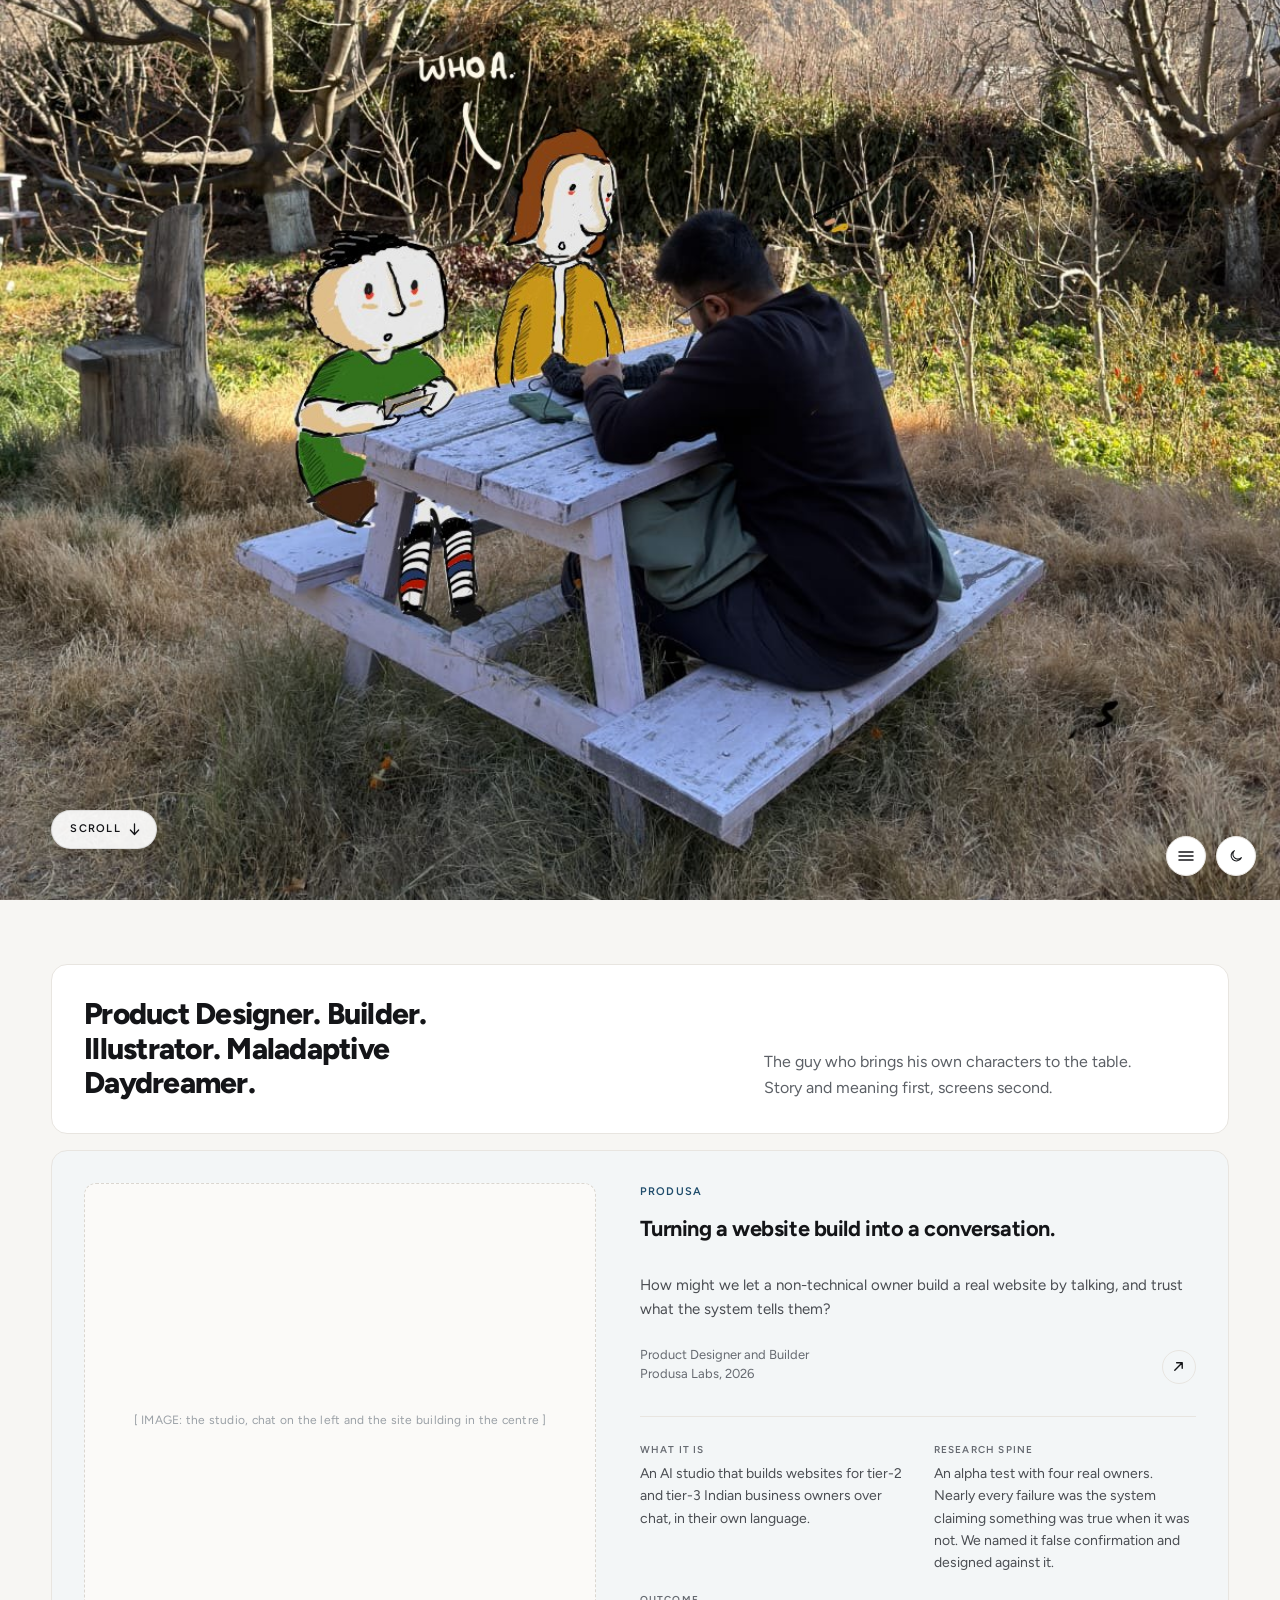
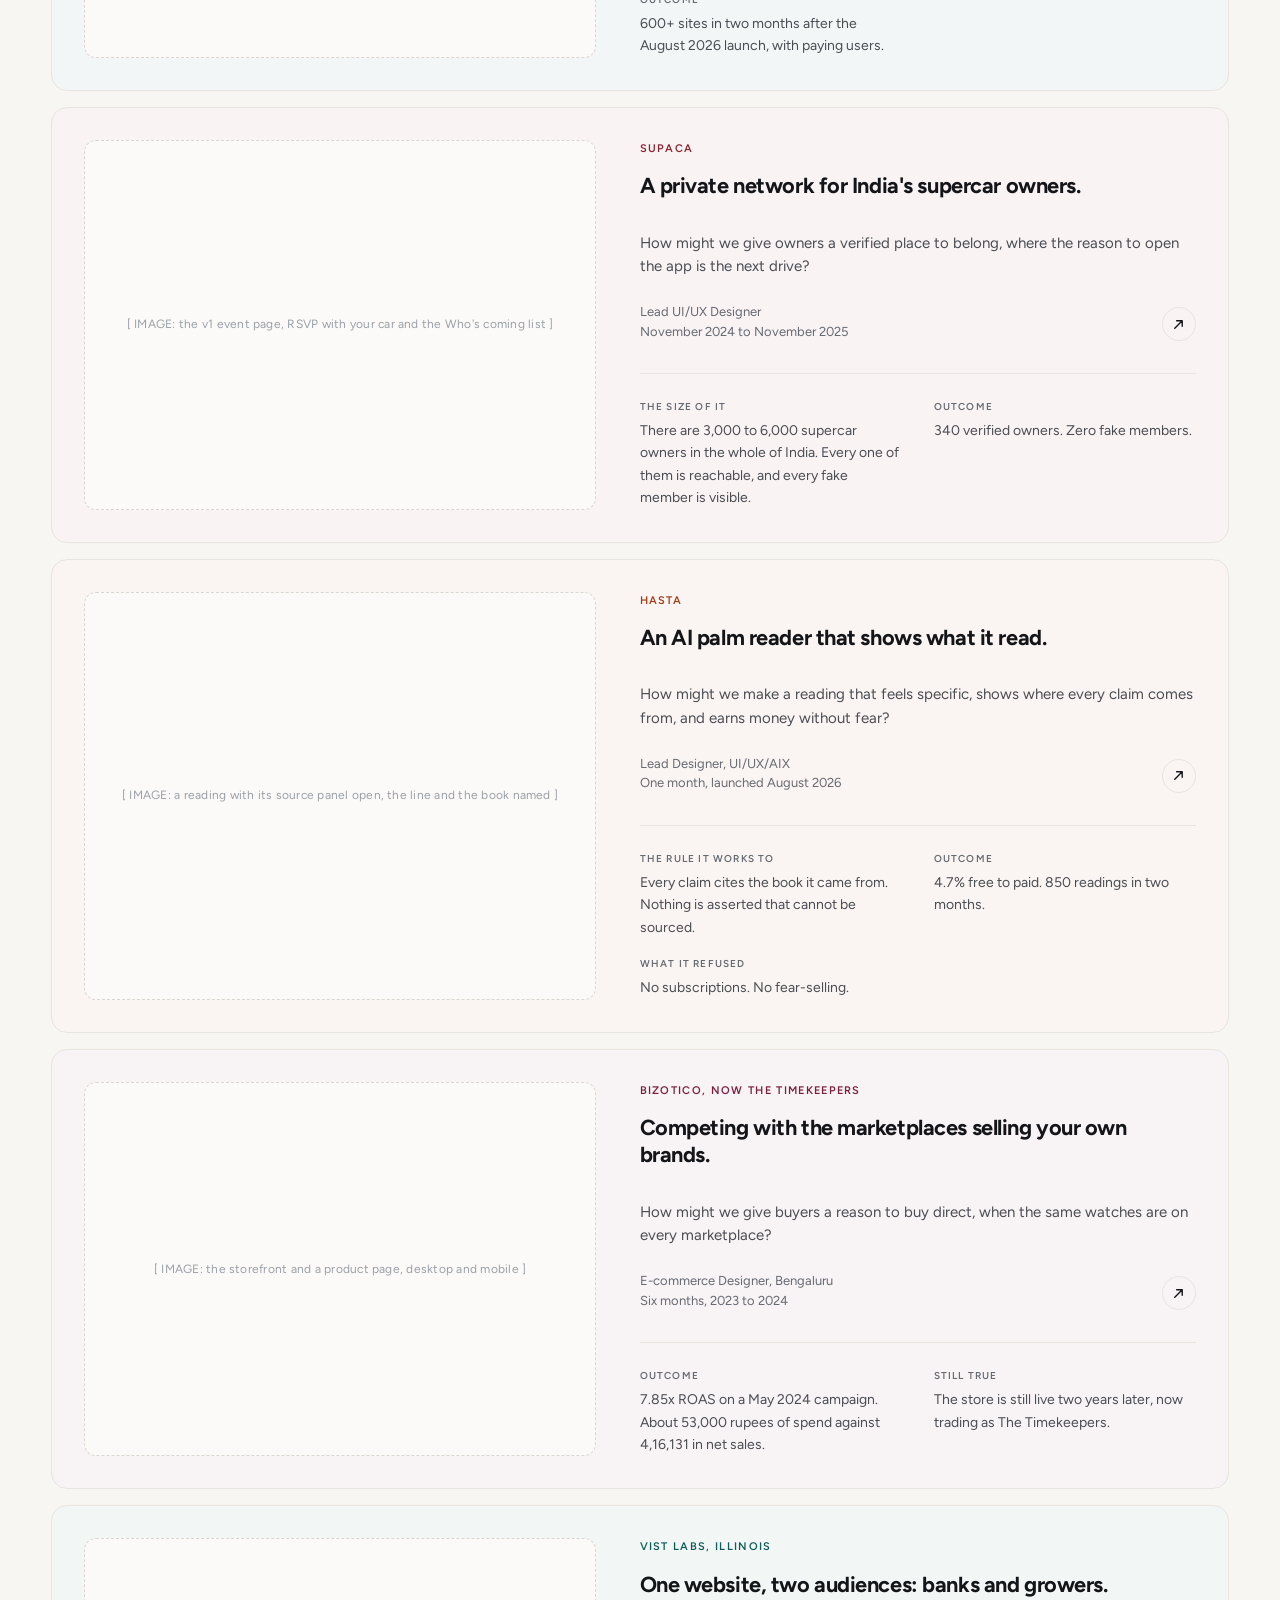
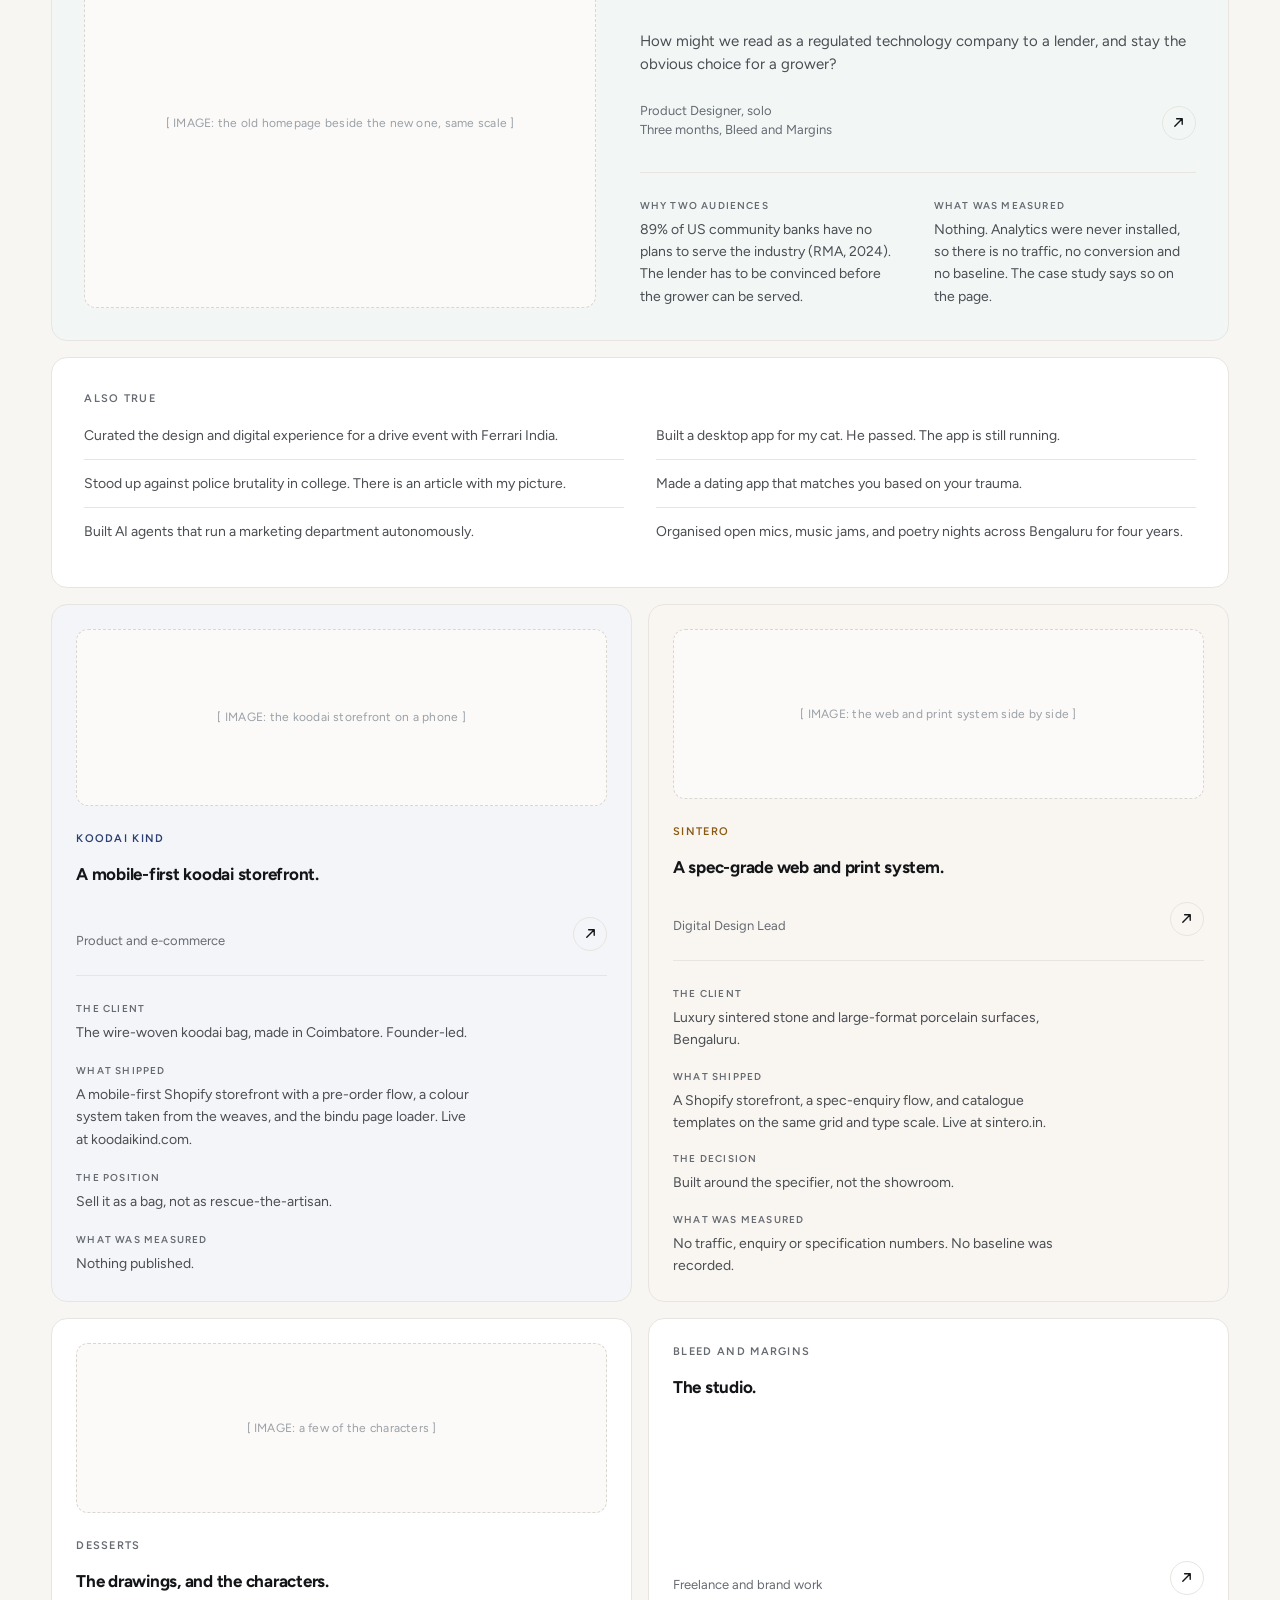
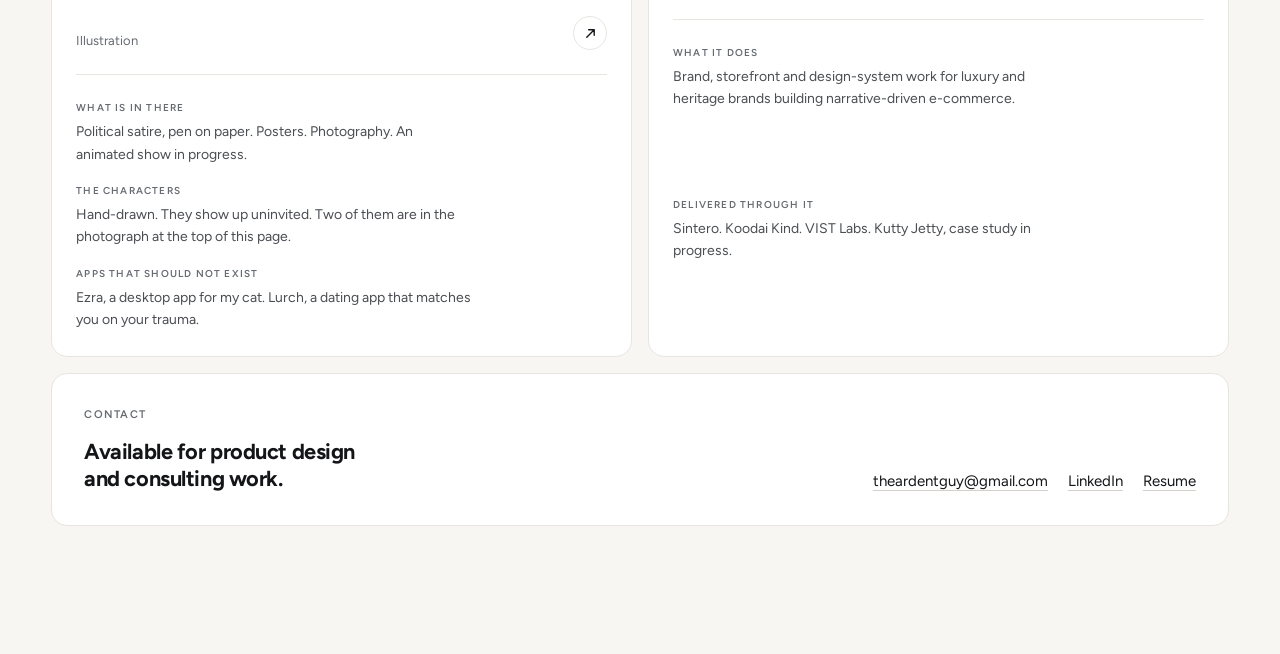
==== explorations/bands/index.html @ 7bc6557d "Freeze the bands version explorations/bands/ is a self-contained copy of the full-row band homepage " ====
<!DOCTYPE html>
<html lang="en" data-theme="light">
<head>
<meta charset="UTF-8">
<meta name="viewport" content="width=device-width, initial-scale=1">
<title>Bands version, frozen snapshot, Rishabh Jain, Product Designer</title>
<meta name="description" content="Rishabh Jain. Product designer, builder and illustrator. Story and meaning first, screens second. Case studies on Produsa, Supaca, Hasta, Bizotico and VIST Labs.">
<link rel="preconnect" href="https://fonts.googleapis.com">
<link rel="preconnect" href="https://fonts.gstatic.com" crossorigin>
<link href="https://fonts.googleapis.com/css2?family=Figtree:wght@400..800&display=swap" rel="stylesheet">
<link rel="preload" as="image" href="./assets/hero.jpg" fetchpriority="high">
<link rel="stylesheet" href="./assets/style.css">
<script>(function(){try{var t=localStorage.getItem("theme");if(t!=="light"&&t!=="dark")t="light";document.documentElement.setAttribute("data-theme",t);}catch(e){}document.documentElement.classList.add("js");})();</script>
</head>
<body>

<!-- No reading-progress bar here. It earns its place on a long case study
     and nowhere else, and a maroon hairline across the photograph breaks
     the rule that this site has exactly two fixed controls. -->

<div class="dock">
  <button class="dock__btn" id="navOpen" type="button" aria-label="Open menu" aria-expanded="false" aria-controls="navsheet">
    <svg viewBox="0 0 16 16" aria-hidden="true"><path d="M1 4h14M1 8h14M1 12h14" fill="none" stroke="currentColor" stroke-width="1.5" stroke-linecap="round"/></svg>
  </button>
  <button class="dock__btn theme-toggle" type="button" aria-label="Toggle dark mode"></button>
</div>

<div class="navsheet" id="navsheet" role="dialog" aria-modal="true" aria-label="Menu">
  <button class="navsheet__close" id="navClose" type="button" aria-label="Close menu">
    <svg viewBox="0 0 16 16" aria-hidden="true" style="width:14px;height:14px"><path d="M3 3l10 10M13 3L3 13" fill="none" stroke="currentColor" stroke-width="1.5" stroke-linecap="round"/></svg>
  </button>
  <ul class="navsheet__list">
    <li><a href="/#work">Work</a></li>
    <li><a href="/desserts.html">Desserts</a></li>
    <li><a href="/studio.html">Studio</a></li>
    <li><a href="/#contact">Contact</a></li>
    <li><a href="YOUR_DRIVE_LINK_HERE" target="_blank" rel="noopener">Resume</a></li>
  </ul>
</div>

<!-- THE CURTAIN.
     One screen, one photograph, nothing else. The photograph is the tagline
     made literal, so it is allowed to say the whole thing on its own.
     .curtain is the scroll runway and stays in flow at 100svh. Its frame is
     static by default, which is what no-JS and reduced-motion get: a plain
     full screen you scroll past. main.js promotes the frame to fixed and
     lifts it at 1.4x scroll speed, so the sheet leaves faster than the grid
     arrives and the grid rises into the gap underneath. -->
<div class="curtain" id="curtain">
  <div class="curtain__frame">
    <img class="curtain__img" src="./assets/hero.jpg" width="1200" height="1600" fetchpriority="high"
         alt="Rishabh sits with his back to the camera at a weathered white picnic table in the Himalayas, bare winter trees and a snow ridge behind him. Two of his own drawn characters are sitting at the table with him, one in a green jumper holding a book and striped socks, one in a mustard jacket, and the word WHOA. is written in the air above them.">
    <p class="curtain__cue" aria-hidden="true">
      <span>Scroll</span>
      <svg viewBox="0 0 12 14"><path d="M6 1v11M1.5 7.5 6 12.5l4.5-5" fill="none" stroke="currentColor" stroke-width="1.4" stroke-linecap="round" stroke-linejoin="round"/></svg>
    </p>
  </div>
</div>

<main>
  <div class="homewrap homewrap--curtained" id="work">

    <!-- THE BANDS.
         The 204px row unit survives, but the mosaic is now band-partitioned:
         every tile belongs to exactly one horizontal band, and no tile
         straddles two. That is what makes row-expansion possible without a
         single pixel of reflow. An expanded tile covers exactly its own band,
         so the document height never changes and nothing above or below it
         can move. Band heights alternate 1 row (204) and 2 rows (424).
         DOM order is the reading order, so tab order and the mobile stack
         are both right. -->
    <div class="bento bento--home" id="bands">

      <section class="tile tile--plain a-intro" aria-label="Introduction">
        <div class="tile__in">
          <div class="tile__lead intro">
            <h1 class="intro__lead">Product Designer. Builder. Illustrator. Maladaptive Daydreamer.</h1>
            <p class="intro__sub">The guy who brings his own characters to the table. Story and meaning first, screens second.</p>
          </div>
        </div>
      </section>

      <a class="tile tile--band a-produsa" href="/produsa.html" style="--tile-acc: var(--acc-produsa);">
        <div class="tile__in">
          <div class="tile__media"><div class="slot">[ IMAGE: the studio, chat on the left and the site building in the centre ]</div></div>
          <div class="tile__lead">
            <p class="tile__eyebrow">Produsa</p>
            <h2 class="tile__title">Turning a website build into a conversation.</h2>
            <p class="tile__hmw">How might we let a non-technical owner build a real website by talking, and trust what the system tells them?</p>
            <div class="tile__foot">
              <p class="tile__role">Product Designer and Builder<br>Produsa Labs, 2026</p>
              <span class="tile__arrow" aria-hidden="true"><svg viewBox="0 0 14 14"><path d="M3 11 L11 3 M5 3 H11 V9" fill="none" stroke="currentColor" stroke-width="1.5" stroke-linecap="round" stroke-linejoin="round"/></svg></span>
            </div>
          </div>
          <div class="tile__more">
            <div class="fact">
              <p class="fact__k">What it is</p>
              <p class="fact__v">An AI studio that builds websites for tier-2 and tier-3 Indian business owners over chat, in their own language.</p>
            </div>
            <div class="fact">
              <p class="fact__k">Research spine</p>
              <p class="fact__v">An alpha test with four real owners. Nearly every failure was the system claiming something was true when it was not. We named it false confirmation and designed against it.</p>
            </div>
            <div class="fact fact--lead">
              <p class="fact__k">Outcome</p>
              <p class="fact__v">600+ sites in two months after the August 2026 launch, with paying users.</p>
            </div>
          </div>
        </div>
      </a>

      <a class="tile tile--band a-supaca" href="/supaca.html" style="--tile-acc: var(--acc-supaca);">
        <div class="tile__in">
          <div class="tile__media"><div class="slot">[ IMAGE: the v1 event page, RSVP with your car and the Who's coming list ]</div></div>
          <div class="tile__lead">
            <p class="tile__eyebrow">Supaca</p>
            <h2 class="tile__title">A private network for India's supercar owners.</h2>
            <p class="tile__hmw">How might we give owners a verified place to belong, where the reason to open the app is the next drive?</p>
            <div class="tile__foot">
              <p class="tile__role">Lead UI/UX Designer<br>November 2024 to November 2025</p>
              <span class="tile__arrow" aria-hidden="true"><svg viewBox="0 0 14 14"><path d="M3 11 L11 3 M5 3 H11 V9" fill="none" stroke="currentColor" stroke-width="1.5" stroke-linecap="round" stroke-linejoin="round"/></svg></span>
            </div>
          </div>
          <div class="tile__more">
            <div class="fact">
              <p class="fact__k">The size of it</p>
              <p class="fact__v">There are 3,000 to 6,000 supercar owners in the whole of India. Every one of them is reachable, and every fake member is visible.</p>
            </div>
            <div class="fact fact--lead">
              <p class="fact__k">Outcome</p>
              <p class="fact__v">340 verified owners. Zero fake members.</p>
            </div>
          </div>
        </div>
      </a>

      <a class="tile tile--band a-hasta" href="/hasta.html" style="--tile-acc: var(--acc-hasta);">
        <div class="tile__in">
          <div class="tile__media"><div class="slot">[ IMAGE: a reading with its source panel open, the line and the book named ]</div></div>
          <div class="tile__lead">
            <p class="tile__eyebrow">Hasta</p>
            <h2 class="tile__title">An AI palm reader that shows what it read.</h2>
            <p class="tile__hmw">How might we make a reading that feels specific, shows where every claim comes from, and earns money without fear?</p>
            <div class="tile__foot">
              <p class="tile__role">Lead Designer, UI/UX/AIX<br>One month, launched August 2026</p>
              <span class="tile__arrow" aria-hidden="true"><svg viewBox="0 0 14 14"><path d="M3 11 L11 3 M5 3 H11 V9" fill="none" stroke="currentColor" stroke-width="1.5" stroke-linecap="round" stroke-linejoin="round"/></svg></span>
            </div>
          </div>
          <div class="tile__more">
            <div class="fact">
              <p class="fact__k">The rule it works to</p>
              <p class="fact__v">Every claim cites the book it came from. Nothing is asserted that cannot be sourced.</p>
            </div>
            <div class="fact fact--lead">
              <p class="fact__k">Outcome</p>
              <p class="fact__v">4.7% free to paid. 850 readings in two months.</p>
            </div>
            <div class="fact">
              <p class="fact__k">What it refused</p>
              <p class="fact__v">No subscriptions. No fear-selling.</p>
            </div>
          </div>
        </div>
      </a>

      <a class="tile tile--band a-bizotico" href="/bizotico.html" style="--tile-acc: var(--acc-bizotico);">
        <div class="tile__in">
          <div class="tile__media"><div class="slot">[ IMAGE: the storefront and a product page, desktop and mobile ]</div></div>
          <div class="tile__lead">
            <p class="tile__eyebrow">Bizotico, now The Timekeepers</p>
            <h2 class="tile__title">Competing with the marketplaces selling your own brands.</h2>
            <p class="tile__hmw">How might we give buyers a reason to buy direct, when the same watches are on every marketplace?</p>
            <div class="tile__foot">
              <p class="tile__role">E-commerce Designer, Bengaluru<br>Six months, 2023 to 2024</p>
              <span class="tile__arrow" aria-hidden="true"><svg viewBox="0 0 14 14"><path d="M3 11 L11 3 M5 3 H11 V9" fill="none" stroke="currentColor" stroke-width="1.5" stroke-linecap="round" stroke-linejoin="round"/></svg></span>
            </div>
          </div>
          <div class="tile__more">
            <div class="fact fact--lead">
              <p class="fact__k">Outcome</p>
              <p class="fact__v">7.85x ROAS on a May 2024 campaign. About 53,000 rupees of spend against 4,16,131 in net sales.</p>
            </div>
            <div class="fact">
              <p class="fact__k">Still true</p>
              <p class="fact__v">The store is still live two years later, now trading as The Timekeepers.</p>
            </div>
          </div>
        </div>
      </a>

      <a class="tile tile--band a-vistlabs" href="/vistlabs.html" style="--tile-acc: var(--acc-vistlabs);">
        <div class="tile__in">
          <div class="tile__media"><div class="slot">[ IMAGE: the old homepage beside the new one, same scale ]</div></div>
          <div class="tile__lead">
            <p class="tile__eyebrow">VIST Labs, Illinois</p>
            <h2 class="tile__title">One website, two audiences: banks and growers.</h2>
            <p class="tile__hmw">How might we read as a regulated technology company to a lender, and stay the obvious choice for a grower?</p>
            <div class="tile__foot">
              <p class="tile__role">Product Designer, solo<br>Three months, Bleed and Margins</p>
              <span class="tile__arrow" aria-hidden="true"><svg viewBox="0 0 14 14"><path d="M3 11 L11 3 M5 3 H11 V9" fill="none" stroke="currentColor" stroke-width="1.5" stroke-linecap="round" stroke-linejoin="round"/></svg></span>
            </div>
          </div>
          <!-- This is the one project with nothing measured. The expanded
               state has to say that outright, because a panel of facts is
               exactly where a reader starts assuming a number exists. -->
          <div class="tile__more">
            <div class="fact">
              <p class="fact__k">Why two audiences</p>
              <p class="fact__v">89% of US community banks have no plans to serve the industry (RMA, 2024). The lender has to be convinced before the grower can be served.</p>
            </div>
            <div class="fact fact--lead">
              <p class="fact__k">What was measured</p>
              <p class="fact__v">Nothing. Analytics were never installed, so there is no traffic, no conversion and no baseline. The case study says so on the page.</p>
            </div>
          </div>
        </div>
      </a>

      <!-- Six lines that used to sit behind six photographs that do not
           exist. No link and no accent wash, so it cannot be mistaken for
           a case study, and it does not expand. -->
      <section class="tile tile--plain a-notes" aria-label="Also true">
        <div class="tile__in">
          <div class="tile__lead">
            <p class="tile__eyebrow">Also true</p>
            <div class="notes__grid">
              <p class="notes__item">Curated the design and digital experience for a drive event with Ferrari India.</p>
              <p class="notes__item">Built a desktop app for my cat. He passed. The app is still running.</p>
              <p class="notes__item">Stood up against police brutality in college. There is an article with my picture.</p>
              <p class="notes__item">Made a dating app that matches you based on your trauma.</p>
              <p class="notes__item">Built AI agents that run a marketing department autonomously.</p>
              <p class="notes__item">Organised open mics, music jams, and poetry nights across Bengaluru for four years.</p>
            </div>
          </div>
        </div>
      </section>

      <a class="tile tile--pair tile--sm a-koodai" href="/koodaikind.html" style="--tile-acc: var(--acc-koodaikind);">
        <div class="tile__in">
          <div class="tile__media"><div class="slot">[ IMAGE: the koodai storefront on a phone ]</div></div>
          <div class="tile__lead">
            <p class="tile__eyebrow">Koodai Kind</p>
            <h2 class="tile__title">A mobile-first koodai storefront.</h2>
            <div class="tile__foot">
              <p class="tile__role">Product and e-commerce</p>
              <span class="tile__arrow" aria-hidden="true"><svg viewBox="0 0 14 14"><path d="M3 11 L11 3 M5 3 H11 V9" fill="none" stroke="currentColor" stroke-width="1.5" stroke-linecap="round" stroke-linejoin="round"/></svg></span>
            </div>
          </div>
          <div class="tile__more">
            <div class="fact">
              <p class="fact__k">The client</p>
              <p class="fact__v">The wire-woven koodai bag, made in Coimbatore. Founder-led.</p>
            </div>
            <div class="fact">
              <p class="fact__k">What shipped</p>
              <p class="fact__v">A mobile-first Shopify storefront with a pre-order flow, a colour system taken from the weaves, and the bindu page loader. Live at koodaikind.com.</p>
            </div>
            <div class="fact">
              <p class="fact__k">The position</p>
              <p class="fact__v">Sell it as a bag, not as rescue-the-artisan.</p>
            </div>
            <div class="fact fact--lead">
              <p class="fact__k">What was measured</p>
              <p class="fact__v">Nothing published.</p>
            </div>
          </div>
        </div>
      </a>

      <a class="tile tile--pair tile--sm a-sintero" href="/sintero.html" style="--tile-acc: var(--acc-sintero);">
        <div class="tile__in">
          <div class="tile__media"><div class="slot">[ IMAGE: the web and print system side by side ]</div></div>
          <div class="tile__lead">
            <p class="tile__eyebrow">Sintero</p>
            <h2 class="tile__title">A spec-grade web and print system.</h2>
            <div class="tile__foot">
              <p class="tile__role">Digital Design Lead</p>
              <span class="tile__arrow" aria-hidden="true"><svg viewBox="0 0 14 14"><path d="M3 11 L11 3 M5 3 H11 V9" fill="none" stroke="currentColor" stroke-width="1.5" stroke-linecap="round" stroke-linejoin="round"/></svg></span>
            </div>
          </div>
          <div class="tile__more">
            <div class="fact">
              <p class="fact__k">The client</p>
              <p class="fact__v">Luxury sintered stone and large-format porcelain surfaces, Bengaluru.</p>
            </div>
            <div class="fact">
              <p class="fact__k">What shipped</p>
              <p class="fact__v">A Shopify storefront, a spec-enquiry flow, and catalogue templates on the same grid and type scale. Live at sintero.in.</p>
            </div>
            <div class="fact">
              <p class="fact__k">The decision</p>
              <p class="fact__v">Built around the specifier, not the showroom.</p>
            </div>
            <div class="fact fact--lead">
              <p class="fact__k">What was measured</p>
              <p class="fact__v">No traffic, enquiry or specification numbers. No baseline was recorded.</p>
            </div>
          </div>
        </div>
      </a>

      <a class="tile tile--pair tile--sm tile--plain a-desserts" href="/desserts.html">
        <div class="tile__in">
          <div class="tile__media"><div class="slot">[ IMAGE: a few of the characters ]</div></div>
          <div class="tile__lead">
            <p class="tile__eyebrow">Desserts</p>
            <h2 class="tile__title">The drawings, and the characters.</h2>
            <div class="tile__foot">
              <p class="tile__role">Illustration</p>
              <span class="tile__arrow" aria-hidden="true"><svg viewBox="0 0 14 14"><path d="M3 11 L11 3 M5 3 H11 V9" fill="none" stroke="currentColor" stroke-width="1.5" stroke-linecap="round" stroke-linejoin="round"/></svg></span>
            </div>
          </div>
          <div class="tile__more">
            <div class="fact">
              <p class="fact__k">What is in there</p>
              <p class="fact__v">Political satire, pen on paper. Posters. Photography. An animated show in progress.</p>
            </div>
            <div class="fact">
              <p class="fact__k">The characters</p>
              <p class="fact__v">Hand-drawn. They show up uninvited. Two of them are in the photograph at the top of this page.</p>
            </div>
            <div class="fact">
              <p class="fact__k">Apps that should not exist</p>
              <p class="fact__v">Ezra, a desktop app for my cat. Lurch, a dating app that matches you on your trauma.</p>
            </div>
          </div>
        </div>
      </a>

      <a class="tile tile--pair tile--sm tile--plain a-studio" href="/studio.html">
        <div class="tile__in">
          <div class="tile__lead">
            <p class="tile__eyebrow">Bleed and Margins</p>
            <h2 class="tile__title">The studio.</h2>
            <div class="tile__foot">
              <p class="tile__role">Freelance and brand work</p>
              <span class="tile__arrow" aria-hidden="true"><svg viewBox="0 0 14 14"><path d="M3 11 L11 3 M5 3 H11 V9" fill="none" stroke="currentColor" stroke-width="1.5" stroke-linecap="round" stroke-linejoin="round"/></svg></span>
            </div>
          </div>
          <div class="tile__more">
            <div class="fact">
              <p class="fact__k">What it does</p>
              <p class="fact__v">Brand, storefront and design-system work for luxury and heritage brands building narrative-driven e-commerce.</p>
            </div>
            <div class="fact">
              <p class="fact__k">Delivered through it</p>
              <p class="fact__v">Sintero. Koodai Kind. VIST Labs. Kutty Jetty, case study in progress.</p>
            </div>
          </div>
        </div>
      </a>

      <!-- TESTIMONIAL: removed, not forgotten. Three quotes have sat
           unpermitted for a month. A full-width band announcing that is
           worse than silence: nobody notices an absent testimonial, and
           everybody notices a placeholder. Restore this band the day a name
           and a permission exist, as a 1-row band above contact. -->

      <section class="tile tile--plain a-contact" id="contact" aria-label="Contact">
        <div class="tile__in">
          <div class="tile__lead contact">
            <div>
              <p class="tile__eyebrow">Contact</p>
              <h2 class="tile__title">Available for product design and consulting work.</h2>
            </div>
            <p class="tile__role contact__links">
              <a href="mailto:theardentguy@gmail.com">theardentguy@gmail.com</a>
              <a href="YOUR_LINKEDIN_URL" target="_blank" rel="noopener">LinkedIn</a>
              <a href="YOUR_DRIVE_LINK_HERE" target="_blank" rel="noopener">Resume</a>
            </p>
          </div>
        </div>
      </section>

    </div>
  </div>
</main>

<script src="./assets/main.js"></script>
</body>
</html>
---- explorations/bands/assets/style.css ----
/* ==========================================================================
   Rishabh Jain, portfolio
   Vanilla CSS. Shared across every page so spacing and type stay identical.
   ========================================================================== */

:root {
  --margin: 10vw;
  --gap-section: 140px;
  --entry-gap: 56px;

  /* Light theme (default). Every colour is a token so the dark block below
     only has to restate values, never hunt through rules. */
  --c-label: #888888;
  --c-body: #444444;
  --c-body-soft: #555555;
  --c-heading: #111111;
  --c-value: #333333;
  --c-statement: #222222;
  --c-rule: #D8D0C4;
  --c-bg: #F5F0E8;
  --c-ghost: #E8E4DC;
  --c-accent: #111111;
  --c-accent-deep: #7A2E35;
  --c-slot-border: #BBBBBB;
  --c-slot-bg: rgba(255, 255, 255, 0.3);
  --c-slot-text: #AAAAAA;
  --c-card: rgba(255, 255, 255, 0.5);
  --c-card-solid: rgba(245, 240, 232, 0.92);
  --c-pill-border: #CCCCCC;
  --c-pill-text: #666666;
  --c-selection: rgba(17, 17, 17, 0.14);
  --hero-scrim: rgba(0, 0, 0, 0.15);
  --grain-opacity: 0.55;

  --font-display: "Outfit", "Trebuchet MS", sans-serif;
  --font-serif: "Instrument Serif", Georgia, "Times New Roman", serif;
  --font-body: "DM Sans", "Segoe UI", sans-serif;
  --font-hand: "Caveat", "Bradley Hand", cursive;

  --nav-w: 160px;
  --ease: cubic-bezier(0.22, 1, 0.36, 1);
}

/* Dark theme. Warm paper at night, never a cold black. */
:root[data-theme="dark"] {
  --c-label: #8A8175;
  --c-body: #B4AB9C;
  --c-body-soft: #A79E8E;
  --c-heading: #F2ECE0;
  --c-value: #D6CDBC;
  --c-statement: #E7E0D2;
  --c-rule: #39332B;
  --c-bg: #17130E;
  --c-ghost: #241F18;
  --c-accent: #F2ECE0;
  --c-accent-deep: #D98FA0;
  --c-slot-border: #4B4238;
  --c-slot-bg: rgba(255, 255, 255, 0.035);
  --c-slot-text: #7C7364;
  --c-card: rgba(255, 255, 255, 0.045);
  --c-card-solid: rgba(23, 19, 14, 0.92);
  --c-pill-border: #4B4238;
  --c-pill-text: #9A9080;
  --c-selection: rgba(255, 255, 255, 0.16);
  --hero-scrim: rgba(0, 0, 0, 0.15);
  --grain-opacity: 0.4;
}

/* No-JS fallback: honour the OS setting when the head script did not run. */
@media (prefers-color-scheme: dark) {
  :root:not([data-theme="light"]):not([data-theme="dark"]) {
    --c-label: #8A8175;
    --c-body: #B4AB9C;
    --c-body-soft: #A79E8E;
    --c-heading: #F2ECE0;
    --c-value: #D6CDBC;
    --c-statement: #E7E0D2;
    --c-rule: #39332B;
    --c-bg: #17130E;
    --c-ghost: #241F18;
    --c-accent: #F2ECE0;
    --c-accent-deep: #D98FA0;
    --c-slot-border: #4B4238;
    --c-slot-bg: rgba(255, 255, 255, 0.035);
    --c-slot-text: #7C7364;
    --c-card: rgba(255, 255, 255, 0.045);
    --c-card-solid: rgba(23, 19, 14, 0.92);
    --c-pill-border: #4B4238;
    --c-pill-text: #9A9080;
    --c-selection: rgba(255, 255, 255, 0.16);
    --hero-scrim: rgba(0, 0, 0, 0.15);
    --grain-opacity: 0.4;
  }
}

html { color-scheme: light dark; }

@media (max-width: 768px) {
  :root {
    --margin: 6vw;
    --gap-section: 80px;
    --entry-gap: 40px;
  }
}

/* --------------------------------------------------------------------------
   Reset and base
   -------------------------------------------------------------------------- */

*,
*::before,
*::after { box-sizing: border-box; }

html { -webkit-text-size-adjust: 100%; }

body {
  margin: 0;
  font-family: var(--font-body);
  font-size: 14px;
  line-height: 1.7;
  color: var(--c-body);
  min-height: 100vh;
  background-color: var(--c-bg);
  /* Large, slow, seamless mottle: the paper's own colour is uneven, like a
     handmade sheet. soft-light keeps the hue of --c-bg, only drifts luminance
     a few percent. Never grey, never dirty. */
  background-image: url("data:image/svg+xml,%3Csvg xmlns='http://www.w3.org/2000/svg' width='600' height='600'%3E%3Cfilter id='m'%3E%3CfeTurbulence type='fractalNoise' baseFrequency='0.009' numOctaves='2' stitchTiles='stitch' seed='11'/%3E%3CfeColorMatrix type='matrix' values='0.13 0 0 0 0.435 0.13 0 0 0 0.435 0.13 0 0 0 0.435 0 0 0 0 1'/%3E%3C/filter%3E%3Crect width='600' height='600' filter='url(%23m)'/%3E%3C/svg%3E");
  background-repeat: repeat;
  background-size: 600px 600px;
  background-blend-mode: soft-light;
  -webkit-font-smoothing: antialiased;
  text-rendering: optimizeLegibility;
}

/* The mottle is tuned for the light sheet. On the near-black ground it turns
   blotchy, so drop it in dark and let the flat warm colour plus the grain
   overlay carry the paper feel. */
:root[data-theme="dark"] body { background-image: none; }

@media (prefers-color-scheme: dark) {
  :root:not([data-theme="light"]):not([data-theme="dark"]) body { background-image: none; }
}

/* Global paper grain. One material across the dark hero, the cards and the
   ground so nothing reads flat or "AI-clean". Monochrome noise on soft-light
   modulates light only, so it adds tooth without adding colour or dirt.
   STRENGTH KNOB: opacity. 0.35 = barely there, 0.55 = default, 0.8 = strong. */
body::after {
  content: "";
  position: fixed;
  inset: 0;
  z-index: 9999;
  pointer-events: none;
  opacity: var(--grain-opacity);
  mix-blend-mode: soft-light;
  background-image: url("data:image/svg+xml,%3Csvg xmlns='http://www.w3.org/2000/svg' width='140' height='140'%3E%3Cfilter id='g'%3E%3CfeTurbulence type='fractalNoise' baseFrequency='0.8' numOctaves='2' stitchTiles='stitch' seed='4'/%3E%3CfeColorMatrix type='matrix' values='0.5 0 0 0 0.25 0.5 0 0 0 0.25 0.5 0 0 0 0.25 0 0 0 0 1'/%3E%3C/filter%3E%3Crect width='140' height='140' filter='url(%23g)'/%3E%3C/svg%3E");
  background-size: 140px 140px;
}

@media print { body::after { display: none; } }

img { max-width: 100%; display: block; }

a { color: inherit; text-decoration: none; }

h1, h2, h3, h4, p { margin: 0; }

[hidden] { display: none !important; }

::selection { background: var(--c-selection); }

/* --------------------------------------------------------------------------
   Shared type helpers
   -------------------------------------------------------------------------- */

.label {
  font-family: var(--font-body);
  font-size: 11px;
  font-weight: 600;
  text-transform: uppercase;
  letter-spacing: 0.14em;
  color: var(--c-label);
  display: inline-flex;
  align-items: center;
  gap: 10px;
}

.label::before {
  content: "";
  width: 18px;
  height: 1px;
  background: var(--c-accent);
  flex: 0 0 auto;
}

.section-heading {
  font-family: var(--font-display);
  font-weight: 700;
  font-size: clamp(32px, 4.4vw, 50px);
  line-height: 1.1;
  letter-spacing: -0.02em;
  color: var(--c-heading);
  margin-top: 18px;
  max-width: 20ch;
}

.hand { font-family: var(--font-hand); color: var(--c-accent-deep); }
.serif { font-family: var(--font-serif); }

/* The serif-italic accent: one emphasis phrase inside a headline, never a
   whole line. Reused across the hero, section headings, and case studies. */
.hero__h1 em,
.section-heading em,
.cs-hero__title em,
.cs-section__heading em,
.decision__heading em {
  font-family: var(--font-serif);
  font-style: italic;
  font-weight: 400;
  letter-spacing: -0.01em;
  color: var(--c-accent-deep);
}

/* Anchoring: a real number already in the copy, set as a numeral rather
   than buried in body weight. Drop into any sentence, scales relatively. */
em.stat-num {
  font-family: var(--font-serif);
  font-style: italic;
  font-weight: 400;
  font-size: 1.5em;
  line-height: 1;
  letter-spacing: -0.01em;
  color: var(--c-accent-deep);
}

/* --------------------------------------------------------------------------
   Layout shell
   -------------------------------------------------------------------------- */

main { margin-left: var(--nav-w); }

.wrap { padding: 0 var(--margin); }

.section { padding-top: var(--gap-section); }

.section:last-child { padding-bottom: var(--gap-section); }

.rule {
  border: 0;
  border-top: 1px solid var(--c-rule);
  margin: 0;
}

/* --------------------------------------------------------------------------
   Navigation
   -------------------------------------------------------------------------- */

.sidebar {
  position: fixed;
  top: 0;
  left: 0;
  width: var(--nav-w);
  height: 100vh;
  padding: 34px 18px 34px 28px;
  display: flex;
  flex-direction: column;
  gap: 40px;
  z-index: 40;
  /* No texture of its own. The fixed body::after grain overlay sits above the
     sidebar (z 9999) and covers it with the same paper as the rest of the page. */
  background-color: var(--c-bg);
}

/* A circular avatar frame. "R" is the placeholder; drop a photo in later as
   either a background-image on this element or an <img> filling it,
   overflow:hidden clips either one to the circle for free. */
.sidebar__logo {
  width: 40px;
  height: 40px;
  flex: 0 0 auto;
  display: flex;
  align-items: center;
  justify-content: center;
  border-radius: 50%;
  overflow: hidden;
  border: 1px solid var(--c-rule);
  background: var(--c-card);
  font-family: var(--font-display);
  font-weight: 800;
  font-size: 16px;
  color: var(--c-heading);
  line-height: 1;
}

/* Default position. On index.html, alignNavToHero() in main.js measures the
   real rendered position of "Product Designer." and sets margin-top on this
   element precisely, live, on load and on resize - a fixed px guess drifts
   at every viewport height since that line floats to vertical-centre. Other
   pages (no hero to align to) just keep this default. */
.sidebar__nav {
  display: flex;
  flex-direction: column;
  gap: 10px;
}

.sidebar__nav a {
  font-family: var(--font-body);
  font-size: 13px;
  font-weight: 400;
  color: var(--c-label);
  transition: color 0.2s var(--ease);
}

.sidebar__nav a:hover { color: var(--c-heading); }

.sidebar__nav a.is-active { color: var(--c-heading); }

/* Underline-draw on hover, desktop only (the mobile drawer already uses a
   full divider per row, so this stays a desktop micro-interaction). */
@media (min-width: 769px) {
  .sidebar__nav a {
    position: relative;
    width: fit-content;
  }
  .sidebar__nav a::after {
    content: "";
    position: absolute;
    left: 0;
    right: 100%;
    bottom: -3px;
    height: 1px;
    background: var(--c-accent-deep);
    transition: right 0.28s var(--ease);
  }
  .sidebar__nav a:hover::after,
  .sidebar__nav a.is-active::after { right: 0; }
}

/* Hamburger, mobile only */
.sidebar__burger {
  display: none;
  width: 34px;
  height: 34px;
  padding: 0;
  border: 0;
  background: transparent;
  cursor: pointer;
  flex-direction: column;
  align-items: center;
  justify-content: center;
  gap: 6px;
}

.sidebar__burger span {
  display: block;
  width: 20px;
  height: 1.5px;
  background: var(--c-heading);
  transition: transform 0.25s var(--ease), opacity 0.2s ease;
}

.sidebar.is-open .sidebar__burger span:first-child { transform: translateY(3.75px) rotate(45deg); }
.sidebar.is-open .sidebar__burger span:last-child { transform: translateY(-3.75px) rotate(-45deg); }

/* Mobile: no top bar. The sidebar becomes a pass-through fixed layer that
   only carries three floating chips (home, hamburger, theme) and an
   off-canvas drawer that slides in from the right. */
@media (max-width: 768px) {
  main { margin-left: 0; }

  .sidebar {
    position: fixed;
    inset: 0;
    width: auto;
    height: auto;
    padding: 0;
    gap: 0;
    background: transparent;
    border: 0;
    pointer-events: none;
    z-index: 60;
  }

  .sidebar__logo,
  .sidebar__burger,
  .sidebar .theme-toggle {
    pointer-events: auto;
    position: absolute;
    width: 40px;
    height: 40px;
    margin: 0;
    background: var(--c-bg);
    border: 1px solid var(--c-rule);
    border-radius: 999px;
    display: flex;
    align-items: center;
    justify-content: center;
  }

  .sidebar__logo { top: 14px; left: var(--margin); font-size: 16px; z-index: 63; }
  .sidebar .theme-toggle { right: var(--margin); bottom: 16px; z-index: 63; }
  .sidebar__burger { top: 14px; right: var(--margin); z-index: 64; }

  /* scrim behind the drawer */
  .sidebar::before {
    content: "";
    position: fixed;
    inset: 0;
    background: rgba(0, 0, 0, 0.45);
    opacity: 0;
    pointer-events: none;
    transition: opacity 0.3s ease;
    z-index: 61;
  }
  .sidebar.is-open::before { opacity: 1; pointer-events: auto; }

  /* the drawer */
  .sidebar__nav {
    pointer-events: auto;
    position: fixed;
    top: 0;
    right: 0;
    margin-top: 0;
    height: 100vh;
    height: 100dvh;
    width: min(80vw, 320px);
    flex-direction: column;
    gap: 0;
    padding: 92px 28px 32px;
    background: var(--c-bg);
    border-left: 1px solid var(--c-rule);
    transform: translateX(100%);
    transition: transform 0.42s cubic-bezier(0.5, 0, 0.1, 1);
    z-index: 62;
    overflow-y: auto;
  }

  .sidebar.is-open .sidebar__nav { transform: translateX(0); }

  .sidebar__nav a {
    font-size: 17px;
    padding: 15px 0;
    border-bottom: 1px solid var(--c-rule);
    opacity: 0;
    transform: translateX(18px);
    transition: opacity 0.3s ease, transform 0.35s var(--ease);
  }
  .sidebar__nav a:last-child { border-bottom: 0; }

  .sidebar.is-open .sidebar__nav a { opacity: 1; transform: translateX(0); }
  .sidebar.is-open .sidebar__nav a:nth-child(1) { transition-delay: 0.12s; }
  .sidebar.is-open .sidebar__nav a:nth-child(2) { transition-delay: 0.17s; }
  .sidebar.is-open .sidebar__nav a:nth-child(3) { transition-delay: 0.22s; }
  .sidebar.is-open .sidebar__nav a:nth-child(4) { transition-delay: 0.27s; }
  .sidebar.is-open .sidebar__nav a:nth-child(5) { transition-delay: 0.32s; }
  .sidebar.is-open .sidebar__nav a:nth-child(6) { transition-delay: 0.37s; }
}

/* --------------------------------------------------------------------------
   Scroll progress, goal gradient. Chrome, not content: same on every page.
   -------------------------------------------------------------------------- */

.scroll-progress {
  position: fixed;
  top: 0;
  left: 0;
  height: 2px;
  width: 0%;
  background: var(--c-accent-deep);
  z-index: 9998;
  pointer-events: none;
  transition: width 0.08s linear;
}

@media (prefers-reduced-motion: reduce) {
  .scroll-progress { transition: none; }
}

/* --------------------------------------------------------------------------
   Slots for imagery and drawings
   -------------------------------------------------------------------------- */

.slot {
  border: 1px dashed var(--c-slot-border);
  background: var(--c-slot-bg);
  border-radius: 4px;
  display: flex;
  align-items: center;
  justify-content: center;
  text-align: center;
  padding: 24px;
  font-family: var(--font-body);
  font-size: 12px;
  color: var(--c-slot-text);
  letter-spacing: 0.02em;
}

.slot--svg { color: var(--c-slot-text); }

/* --------------------------------------------------------------------------
   Hero (index)
   Desktop: split. Portrait photo strip on the right, headline as ink on the
   paper ground on the left. The left column is a flex stack: the headline
   floats to optical centre, the caveat + scroll cue are pinned to the base
   with a gap that can never be eaten. 100vh is a MINIMUM, so the section
   grows and the page scrolls before anything collides.
   Mobile (<=768px): full-viewport photo, headline set on it over a scrim.
   -------------------------------------------------------------------------- */

.hero {
  position: relative;
  display: grid;
  grid-template-columns: minmax(0, 1fr) clamp(300px, 42vw, 600px);
  min-height: 100vh;
  min-height: 100dvh;
  overflow: hidden;
}

.hero__media {
  grid-column: 2;
  grid-row: 1;
  background-color: #23201c;
  background-image:
    linear-gradient(rgba(30, 26, 20, 0.05), rgba(30, 26, 20, 0.05)),
    url("/assets/hero.jpg");
  background-size: cover;
  background-position: 50% 32%;
  border-left: 1px solid var(--c-rule);
}

/* Dark theme intentionally has no scrim override here: the photo carries
   the same faint wash as light theme, unfiltered rather than darkened. */

.hero__media-fallback {
  grid-column: 2;
  grid-row: 1;
  display: flex;
  align-items: flex-end;
  justify-content: center;
  text-align: center;
  padding: 24px 24px 96px;
  font-family: var(--font-body);
  font-size: 12px;
  color: rgba(255, 255, 255, 0.4);
  border: 1px dashed rgba(255, 255, 255, 0.22);
  margin: 24px;
}

/* Fine fabric stipple over the text half, light theme only. Same recipe as
   the body grain (feTurbulence into feColorMatrix) but pushed to a much
   higher baseFrequency and read through a steep alpha ramp, so continuous
   noise clips into small, sparse, irregular flecks instead of smooth
   static. Tinted with --c-accent-deep and multiplied in at low opacity, so
   it reads as tooth on the bare paper, never as a printed dot pattern.
   Desktop only: the mobile hero is full-bleed photo with no bare column
   to texture, and this is switched off there below. */
.hero::before {
  content: "";
  grid-column: 1;
  grid-row: 1;
  z-index: 0;
  pointer-events: none;
  opacity: 0.35;
  mix-blend-mode: multiply;
  background-image: url("data:image/svg+xml,%3Csvg xmlns='http://www.w3.org/2000/svg' width='120' height='120'%3E%3Cfilter id='f'%3E%3CfeTurbulence type='fractalNoise' baseFrequency='0.9' numOctaves='2' stitchTiles='stitch' seed='9'/%3E%3CfeColorMatrix type='matrix' values='0 0 0 0 0.478 0 0 0 0 0.180 0 0 0 0 0.208 26 0 0 0 -17'/%3E%3C/filter%3E%3Crect width='120' height='120' filter='url(%23f)'/%3E%3C/svg%3E");
  background-repeat: repeat;
  background-size: 120px 120px;
}

:root[data-theme="dark"] .hero::before { content: none; }

@media (prefers-color-scheme: dark) {
  :root:not([data-theme="light"]):not([data-theme="dark"]) .hero::before { content: none; }
}

.hero__col {
  grid-column: 1;
  grid-row: 1;
  z-index: 2;
  display: flex;
  flex-direction: column;
  min-width: 0;
  padding-block: clamp(72px, 11vh, 112px) clamp(28px, 5vh, 48px);
  padding-inline: clamp(24px, 4vw, 72px) clamp(32px, 4vw, 64px);
}

.hero__headline { margin-top: auto; }

.hero__h1 {
  font-family: var(--font-display);
  font-weight: 800;
  font-size: clamp(28px, 3vw, 40px);
  line-height: 1.12;
  letter-spacing: -0.012em;
  color: var(--c-heading);
}

.hero__group { display: block; }
.hero__group .line { display: block; }

/* The period after "Product Designer" leaves its spot as the visitor
   scrolls toward "Selected Projects" below, and a JS-cloned dot
   (.stop-falling) takes its place, falls straight down, bounces, and
   settles exactly on the "j". Position is a continuous function of scroll
   progress (see heroStopDrop in main.js), so opacity here is just set
   inline per frame rather than transitioned. */
.hero-stop-origin { will-change: opacity; }

/* The letter the falling dot lands on. Its own printed tittle is clipped
   off (the top sliver of its box) so the falling dot is the only dot ever
   visible there, never a second one beside the glyph's real one. The inset
   is in em, relative to this span's own font-size, so it scales with
   .section-heading's clamp() instead of drifting at either end of it. */
.drop-target {
  position: relative;
  display: inline-block;
  clip-path: inset(0.36em 0 0 0);
}

/* The falling dot itself: one element appended to <body>, positioned in
   document coordinates so it scrolls naturally with the page. Transform
   and opacity are both written inline, per scroll frame, by main.js. */
.stop-falling {
  position: absolute;
  top: 0;
  left: 0;
  width: 9px;
  height: 9px;
  border-radius: 50%;
  background: var(--c-accent-deep);
  opacity: 0;
  pointer-events: none;
  z-index: 40;
  will-change: transform;
}

@media (prefers-reduced-motion: reduce) {
  /* Tier 2: skip the flight, keep the handoff. main.js checks this same
     query and, when it matches, jumps straight to the landed state instead
     of computing the shake/fall/bounce curve. */
  .stop-falling { transition: opacity 0.2s ease; }
}

.hero__sub {
  margin-top: 24px;
  font-family: var(--font-body);
  font-weight: 400;
  font-size: 16px;
  line-height: 1.7;
  color: var(--c-body-soft);
  max-width: 480px;
}

.hero__foot {
  margin-top: auto;
  padding-top: 48px;
  display: flex;
  align-items: flex-end;
  justify-content: flex-end;
  gap: 24px;
}

.hero__note {
  font-family: var(--font-hand);
  font-weight: 600;
  font-size: 19px;
  line-height: 1.2;
  color: var(--c-accent-deep);
  transition: color 0.2s var(--ease);
}
.hero__note:hover { color: var(--c-heading); }

.hero__scroll {
  flex: 0 0 auto;
  display: flex;
  flex-direction: column;
  align-items: center;
  gap: 6px;
  font-family: var(--font-body);
  font-size: 11px;
  text-transform: uppercase;
  letter-spacing: 0.12em;
  color: var(--c-label);
}
.hero__scroll svg { width: 12px; height: 16px; }
.hero__scroll svg path { stroke: currentColor; }

.js .hero__group,
.js .hero__sub {
  opacity: 0;
  transform: translateY(14px);
}

/* --------------------------------------------------------------------------
   Tool logo hover cluster. Hovering "Product Designer." or "Builder." in the
   hero floats a small cluster of tool-brand icons near the word's trailing
   edge. Pure CSS animation (JS only builds the markup once on load); the
   asymmetric enter/exit timing works because the staggered spring transition
   is scoped to :hover/:focus-within, so the plain base rule (fast, no
   stagger) takes over automatically the moment hover ends. Desktop only.
   -------------------------------------------------------------------------- */

.tool-headline {
  position: relative;
  display: block;
  width: fit-content;
  color: var(--c-accent-deep);
  cursor: pointer;
  transition: color 0.2s var(--ease);
}

.tool-cluster {
  position: absolute;
  top: 50%;
  left: 100%;
  width: 0;
  height: 0;
  pointer-events: none;
}

.tool-icon {
  position: absolute;
  top: 0;
  left: 0;
  width: 32px;
  height: 32px;
  margin: -16px 0 0 -16px;
  padding: 5px;
  box-sizing: border-box;
  border-radius: 50%;
  background: #FFFFFF;
  border: 1px solid #E8E8E8;
  box-shadow: 0 2px 8px rgba(0, 0, 0, 0.08);
  display: flex;
  align-items: center;
  justify-content: center;
  z-index: 10;
  opacity: 0;
  transform: translate(var(--tx, 0), calc(var(--ty, 0) + 8px)) scale(0.4);
  transition: opacity 0.18s ease-in, transform 0.18s ease-in;
}

.tool-icon img { width: 100%; height: 100%; display: block; }

@media (hover: hover) {
  .tool-headline:hover,
  .tool-headline:focus-within {
    color: var(--c-heading);
  }

  .tool-headline:hover .tool-icon,
  .tool-headline:focus-within .tool-icon {
    opacity: 1;
    transform: translate(var(--tx, 0), var(--ty, 0)) scale(1);
    transition: opacity 0.25s cubic-bezier(0.34, 1.56, 0.64, 1),
                transform 0.25s cubic-bezier(0.34, 1.56, 0.64, 1);
    transition-delay: var(--delay, 0ms);
  }
}

/* On-load hint: once, shortly after the page settles, each tool-headline's
   cluster gets a turn revealing itself automatically (JS toggles this class
   on a timer, line by line) so touch devices, which can never trigger
   :hover, still get a glimpse that something is there. Lives outside the
   (hover: hover) gate on purpose so it fires everywhere. */
.tool-headline.is-hint .tool-icon {
  opacity: 1;
  transform: translate(var(--tx, 0), var(--ty, 0)) scale(1);
  transition: opacity 0.25s cubic-bezier(0.34, 1.56, 0.64, 1),
              transform 0.25s cubic-bezier(0.34, 1.56, 0.64, 1);
  transition-delay: var(--delay, 0ms);
}

@media (hover: hover) {
  .tool-headline.is-hint { color: var(--c-heading); }
}

@media (prefers-reduced-motion: reduce) {
  /* Tier 2: keep the fade, drop the spring/slide/scale entirely. Icons sit
     at their resting position (invisible) and only opacity changes. */
  .tool-icon {
    transform: translate(var(--tx, 0), var(--ty, 0));
    transition: opacity 0.12s ease;
  }
  .tool-headline:hover .tool-icon,
  .tool-headline:focus-within .tool-icon {
    transform: translate(var(--tx, 0), var(--ty, 0));
    transition: opacity 0.12s ease;
    transition-delay: 0ms;
  }
}

@media (max-width: 1024px) and (min-width: 769px) {
  .hero { grid-template-columns: minmax(0, 1fr) 40vw; }
  .hero__h1 { font-size: clamp(26px, 3vw, 36px); }
  .hero__sub { max-width: 42ch; }
}

@media (max-width: 768px) {
  .hero {
    display: block;
    min-height: 100svh;
  }

  /* No bare paper column on mobile, the photo is full-bleed, so the fabric
     stipple from the desktop text half is switched off here. */
  .hero::before { content: none; }

  .hero__media,
  :root[data-theme="dark"] .hero__media {
    position: absolute;
    inset: 0;
    width: 100%;
    height: 100%;
    z-index: 0;
    border: 0;
    background-position: 50% 28%;
    background-image:
      linear-gradient(rgba(20, 17, 12, 0.12), rgba(20, 17, 12, 0.12)),
      url("/assets/hero.jpg");
  }

  .hero__media-fallback {
    position: absolute;
    inset: 0;
    width: 100%;
    height: 100%;
    margin: 0;
    padding: 24px;
    z-index: 1;
  }

  /* Scrim follows the text: strong over the sky/mountain band where the
     headline now sits, nearly bare over the character/table band so that
     scene is the payoff, then a small rise at the very bottom to ground
     the frame and separate the foot link from the photo under it. */
  .hero::after {
    content: "";
    position: absolute;
    inset: 0;
    z-index: 1;
    pointer-events: none;
    background: linear-gradient(
      180deg,
      rgba(15, 12, 8, 0.46) 0%,
      rgba(15, 12, 8, 0.42) 16%,
      rgba(15, 12, 8, 0.34) 32%,
      rgba(15, 12, 8, 0.20) 48%,
      rgba(15, 12, 8, 0.12) 60%,
      rgba(15, 12, 8, 0.10) 78%,
      rgba(15, 12, 8, 0.30) 100%
    );
  }

  /* Top-anchored so the text sits against sky, not the characters. The
     foot (the caveat link) is decoupled with its own margin-top:auto, the
     same trick the desktop hero uses, so it stays pinned to the true
     bottom regardless of how tall the headline block is. Whatever isn't
     spent on text or the foot is just photo. */
  .hero__col {
    position: relative;
    z-index: 2;
    min-height: 100svh;
    justify-content: flex-start;
    padding: 112px var(--margin) 32px;
  }

  .hero__headline { margin-top: 0; }

  .hero__h1 {
    font-size: clamp(30px, 8vw, 48px);
    color: #F7F2E8;
    text-shadow: 0 1px 3px rgba(0, 0, 0, 0.35), 0 4px 16px rgba(0, 0, 0, 0.28);
  }

  /* The hover cue is a desktop-only affordance for a desktop-only
     interaction (the icon cluster is off on touch). On the mobile photo
     treatment these two lines should read exactly like their neighbours,
     and the icon hint (see .is-hint) reveals without inverting colour. */
  .tool-headline { color: inherit; cursor: default; }
  .tool-headline.is-hint { color: inherit; }

  .hero__sub {
    margin-top: 28px;
    max-width: 34ch;
    color: rgba(247, 242, 232, 0.82);
    text-shadow: 0 1px 2px rgba(0, 0, 0, 0.3), 0 3px 10px rgba(0, 0, 0, 0.22);
  }

  .hero__foot {
    margin-top: auto;
    padding-top: 0;
  }
  .hero__note {
    color: rgba(247, 242, 232, 0.82);
    text-shadow: 0 1px 2px rgba(0, 0, 0, 0.3);
  }
  .hero__note:hover { color: #FFFFFF; }
  .hero__scroll { display: none; }

  /* Dark theme keeps the same mobile legibility gradient as light theme
     here on purpose: no extra dark-only darkening layer over the photo. */
}

/* --------------------------------------------------------------------------
   Work section
   -------------------------------------------------------------------------- */

.projects { margin-top: 40px; }

.project {
  display: grid;
  grid-template-columns: 55% 45%;
  gap: 0;
  border-top: 1px solid var(--c-rule);
  padding-top: 80px;
  margin-top: 80px;
}

.project:first-child { margin-top: 40px; }

.project__eyebrow {
  font-family: var(--font-body);
  font-size: 11px;
  font-weight: 500;
  text-transform: uppercase;
  letter-spacing: 0.1em;
  color: var(--c-label);
  margin-bottom: 12px;
}

.project__title {
  font-family: var(--font-display);
  font-weight: 700;
  font-size: clamp(24px, 3vw, 32px);
  line-height: 1.3;
  color: var(--c-heading);
  margin-bottom: 20px;
  transition: color 0.2s var(--ease);
}

.project:hover .project__title { color: var(--c-heading); }

.project__meta {
  display: flex;
  flex-direction: column;
  gap: 8px;
}

.project__meta-row {
  display: flex;
  gap: 16px;
  font-family: var(--font-body);
}

.project__meta-row dt {
  flex: 0 0 80px;
  font-size: 11px;
  color: var(--c-label);
  text-transform: uppercase;
  letter-spacing: 0.06em;
  padding-top: 2px;
}

.project__meta-row dd {
  margin: 0;
  font-size: 14px;
  color: var(--c-value);
}

.project__meta-row dd b { font-weight: 600; color: var(--c-heading); }

.project__tags {
  display: flex;
  flex-wrap: wrap;
  gap: 8px;
  margin-top: 20px;
}

.project__tags span {
  font-family: var(--font-body);
  font-size: 11px;
  color: var(--c-pill-text);
  border: 1px solid var(--c-pill-border);
  padding: 4px 10px;
  border-radius: 20px;
}

.project__media { padding-left: 60px; }

.project__media .slot { min-height: 320px; height: 100%; }

@media (max-width: 768px) {
  .project {
    grid-template-columns: 1fr;
    padding-top: 48px;
    margin-top: 48px;
  }
  .project__media {
    padding-left: 0;
    margin-top: 28px;
  }
  .project__media .slot { min-height: 240px; }
}

/* More work grid */

.morework { margin-top: 60px; }

.morework__sub {
  font-family: var(--font-display);
  font-weight: 600;
  font-size: 24px;
  color: var(--c-heading);
  margin-top: 8px;
}

.morework__grid {
  margin-top: 32px;
  display: grid;
  grid-template-columns: repeat(3, 1fr);
  gap: 40px 32px;
}

.morework__grid article p { margin: 0; }

.morework__name {
  font-family: var(--font-body);
  font-size: 13px;
  font-weight: 600;
  color: var(--c-heading);
}

.morework__cat {
  font-family: var(--font-body);
  font-size: 12px;
  color: var(--c-label);
  margin-top: 2px;
}

.morework__desc {
  font-family: var(--font-body);
  font-size: 13px;
  color: var(--c-body-soft);
  margin-top: 8px;
}

@media (max-width: 900px) {
  .morework__grid { grid-template-columns: 1fr 1fr; }
}

@media (max-width: 768px) {
  .morework__grid { grid-template-columns: 1fr; gap: 28px; }
}

.morework__lead {
  font-family: var(--font-body);
  font-size: 16px;
  color: var(--c-body-soft);
  line-height: 1.8;
  max-width: 520px;
  margin-top: 14px;
}

.morework__link {
  display: inline-flex;
  align-items: center;
  gap: 12px;
  margin-top: 24px;
  font-family: var(--font-display);
  font-weight: 600;
  font-size: 20px;
  color: var(--c-heading);
}

.morework__link .arrow {
  width: 40px;
  height: 18px;
  transform: translateX(-6px);
  opacity: 0.5;
  transition: transform 0.2s var(--ease), opacity 0.2s var(--ease);
}

.morework__link .arrow path { stroke: var(--c-heading); stroke-width: 2; fill: none; stroke-linecap: round; }

.morework__link:hover .arrow { transform: translateX(0); opacity: 1; }

/* "case study in progress" card on the studio index */
.project.is-pending { opacity: 0.72; cursor: default; }
.project.is-pending .project__title { color: var(--c-value); }
.project__status {
  font-family: var(--font-body);
  font-size: 11px;
  font-weight: 500;
  text-transform: uppercase;
  letter-spacing: 0.1em;
  color: var(--c-label);
  margin-top: 16px;
}

/* --------------------------------------------------------------------------
   Statements
   -------------------------------------------------------------------------- */

.statements {
  margin-top: 48px;
  display: flex;
  flex-direction: column;
  gap: var(--entry-gap);
  max-width: 800px;
}

.statement {
  font-family: var(--font-display);
  font-weight: 600;
  font-size: clamp(18px, 2.4vw, 22px);
  line-height: 1.5;
  color: var(--c-statement);
  position: relative;
  transition: color 0.2s var(--ease);
}

.statement:hover { color: var(--c-heading); }

.statement:hover .statement__text {
  text-decoration: underline;
  text-decoration-color: var(--c-label);
  text-underline-offset: 4px;
}

.statement__mark {
  margin-top: 14px;
  max-width: 160px;
}

.statement__mark .slot {
  min-height: 54px;
  font-size: 11px;
}

/* --------------------------------------------------------------------------
   Experience
   -------------------------------------------------------------------------- */

.experience { margin-top: 48px; }

.xp {
  border-top: 1px solid var(--c-rule);
  padding-top: 32px;
  margin-top: var(--entry-gap);
}

.xp:first-child { margin-top: 40px; }

.xp__company {
  font-family: var(--font-display);
  font-weight: 700;
  font-size: 24px;
  color: var(--c-heading);
}

.xp__role {
  font-family: var(--font-body);
  font-size: 13px;
  color: var(--c-label);
  margin-top: 4px;
}

.xp__desc {
  font-family: var(--font-body);
  font-size: 14px;
  color: var(--c-body-soft);
  margin-top: 8px;
  margin-bottom: 20px;
  max-width: 640px;
}

.xp__learnt-label {
  font-family: var(--font-body);
  font-size: 11px;
  font-weight: 500;
  text-transform: uppercase;
  letter-spacing: 0.1em;
  color: var(--c-label);
  margin-bottom: 8px;
}

.xp__learnt {
  font-family: var(--font-body);
  font-size: 14px;
  color: var(--c-body);
  line-height: 1.8;
  max-width: 640px;
}

/* Resume */

.resume {
  margin-top: 40px;
  border-top: 1px solid var(--c-rule);
  padding-top: 24px;
}

.resume__link {
  display: inline-flex;
  align-items: center;
  gap: 12px;
  margin-top: 24px;
  font-family: var(--font-display);
  font-weight: 600;
  font-size: 20px;
  color: var(--c-heading);
}

.resume__link svg {
  width: 46px;
  height: 20px;
  overflow: visible;
}

.resume__link .draw {
  stroke: var(--c-heading);
  stroke-width: 2;
  fill: none;
  stroke-linecap: round;
  stroke-dasharray: 60;
  stroke-dashoffset: 60;
  transition: stroke-dashoffset 0.6s var(--ease);
}

.resume__link:hover .draw { stroke-dashoffset: 0; }

/* --------------------------------------------------------------------------
   Testimonials
   -------------------------------------------------------------------------- */

.testimonials {
  margin-top: 48px;
  display: flex;
  flex-direction: column;
  gap: var(--entry-gap);
}

.testimonial {
  border-left: 2px solid var(--c-heading);
  padding-left: 16px;
  max-width: 600px;
}

.testimonial__quote {
  font-family: var(--font-body);
  font-weight: 400;
  font-size: 16px;
  color: var(--c-body);
  line-height: 1.9;
}

.testimonial__quote.is-placeholder {
  border: 1px dashed var(--c-slot-border);
  background: var(--c-slot-bg);
  border-radius: 4px;
  padding: 18px;
  font-size: 12px;
  color: var(--c-slot-text);
}

.testimonial__name {
  font-family: var(--font-body);
  font-weight: 600;
  font-size: 13px;
  color: var(--c-heading);
  margin-top: 16px;
}

.testimonial__company {
  font-family: var(--font-body);
  font-weight: 400;
  font-size: 13px;
  color: var(--c-label);
}

/* --------------------------------------------------------------------------
   Desserts teaser (index)
   -------------------------------------------------------------------------- */

.desserts-teaser__para {
  font-family: var(--font-body);
  font-size: 16px;
  color: var(--c-body-soft);
  line-height: 1.8;
  max-width: 560px;
  margin-top: 18px;
}

.desserts-teaser__block {
  position: relative;
  margin-top: 40px;
  padding: 40px 0;
}

.desserts-teaser__link {
  display: inline-flex;
  align-items: center;
  gap: 16px;
  font-family: var(--font-display);
  font-weight: 700;
  font-size: 32px;
  color: var(--c-heading);
}

.desserts-teaser__link .arrow {
  width: 44px;
  height: 22px;
  opacity: 0;
  transform: translateX(-8px);
  transition: opacity 0.2s var(--ease), transform 0.2s var(--ease);
}

.desserts-teaser__link .arrow path {
  stroke: var(--c-heading);
  stroke-width: 2;
  fill: none;
  stroke-linecap: round;
}

.desserts-teaser__link:hover .arrow {
  opacity: 1;
  transform: translateX(0);
}

.desserts-teaser__border {
  position: absolute;
  inset: 0;
  pointer-events: none;
}

.desserts-teaser__border .slot {
  width: 100%;
  height: 100%;
  min-height: 0;
}

/* --------------------------------------------------------------------------
   Contact
   -------------------------------------------------------------------------- */

.contact__para {
  font-family: var(--font-body);
  font-size: 16px;
  color: var(--c-body-soft);
  line-height: 1.8;
  max-width: 480px;
  margin-top: 18px;
}

.contact__email {
  display: inline-block;
  margin-top: 32px;
  font-family: var(--font-display);
  font-weight: 600;
  font-size: 24px;
  color: var(--c-heading);
}

.contact__email:hover { text-decoration: underline; text-underline-offset: 4px; }

.contact__links {
  margin-top: 24px;
  font-family: var(--font-body);
  font-size: 13px;
  color: var(--c-label);
}

.contact__links a { transition: color 0.2s var(--ease); }
.contact__links a:hover { color: var(--c-heading); }

/* --------------------------------------------------------------------------
   Scroll reveal
   -------------------------------------------------------------------------- */

/* Content is visible by default. Only hidden for reveal once JS confirms it
   can bring it back, so a script failure never leaves the page blank. */
.js .reveal {
  opacity: 0;
  transform: translateY(20px);
}

.js .reveal.is-in {
  opacity: 1;
  transform: translateY(0);
  transition: opacity 0.5s ease, transform 0.5s ease;
}

/* --------------------------------------------------------------------------
   Case study pages
   -------------------------------------------------------------------------- */

.cs-wrap {
  max-width: 1100px;
  margin: 0 auto;
  padding: 0 var(--margin);
}

.backlink {
  display: inline-flex;
  align-items: center;
  gap: 8px;
  margin-top: 34px;
  font-family: var(--font-body);
  font-size: 13px;
  color: var(--c-label);
  transition: color 0.2s var(--ease);
}

.backlink:hover { color: var(--c-heading); }

.backlink svg { width: 14px; height: 12px; }

.cs-hero { padding-top: 60px; }

.cs-hero__eyebrow {
  font-family: var(--font-body);
  font-size: 11px;
  font-weight: 500;
  text-transform: uppercase;
  letter-spacing: 0.1em;
  color: var(--c-label);
}

.cs-hero__title {
  font-family: var(--font-display);
  font-weight: 800;
  font-size: clamp(30px, 3.8vw, 48px);
  line-height: 1.15;
  letter-spacing: -0.02em;
  color: var(--c-heading);
  max-width: 760px;
  margin-top: 16px;
}

.cs-hero__meta {
  margin-top: 24px;
  font-family: var(--font-body);
  font-size: 13px;
  color: var(--c-label);
}

.cs-hero__rule { margin-top: 40px; }

.cs-section { padding-top: 100px; }

.cs-section__label {
  font-family: var(--font-body);
  font-size: 11px;
  font-weight: 600;
  text-transform: uppercase;
  letter-spacing: 0.14em;
  color: var(--c-label);
  margin-bottom: 16px;
  display: inline-flex;
  align-items: center;
  gap: 10px;
}

.cs-section__label::before {
  content: "";
  width: 18px;
  height: 1px;
  background: var(--c-accent);
  flex: 0 0 auto;
}

.cs-section__heading {
  font-family: var(--font-display);
  font-weight: 700;
  font-size: clamp(24px, 3vw, 32px);
  line-height: 1.15;
  letter-spacing: -0.02em;
  color: var(--c-heading);
  margin-bottom: 32px;
  max-width: 760px;
}

.cs-section__body {
  font-family: var(--font-body);
  font-size: 14px;
  color: var(--c-body);
  line-height: 1.8;
  max-width: 640px;
}

.cs-section__body p + p { margin-top: 16px; }

.cs-two {
  display: grid;
  grid-template-columns: 480px 1fr;
  gap: 0;
}

.cs-two__right { padding-left: 48px; }

.cs-two__right .slot { min-height: 480px; height: 100%; }

.cs-full .slot {
  width: 100%;
  min-height: 320px;
  margin-top: 32px;
}

@media (max-width: 900px) {
  .cs-two { grid-template-columns: 1fr; }
  .cs-two__right { padding-left: 0; margin-top: 28px; }
  .cs-two__right .slot { min-height: 260px; }
}

/* Key decision block */

.decision {
  position: relative;
  padding-top: 40px;
  margin-top: 64px;
}

.decision__ghost {
  position: absolute;
  left: 0;
  top: 0;
  font-family: var(--font-serif);
  font-weight: 400;
  font-size: clamp(90px, 12vw, 140px);
  line-height: 1;
  color: var(--c-ghost);
  z-index: 0;
  pointer-events: none;
}

.decision__heading {
  position: relative;
  z-index: 1;
  font-family: var(--font-display);
  font-weight: 700;
  font-size: clamp(22px, 3vw, 30px);
  line-height: 1.15;
  letter-spacing: -0.02em;
  color: var(--c-heading);
  margin-top: 40px;
  max-width: 640px;
}

.decision__sublabel {
  font-family: var(--font-body);
  font-size: 11px;
  font-weight: 500;
  text-transform: uppercase;
  letter-spacing: 0.1em;
  color: var(--c-label);
  margin-top: 28px;
  margin-bottom: 8px;
}

.decision__text {
  font-family: var(--font-body);
  font-size: 14px;
  color: var(--c-body);
  line-height: 1.8;
  max-width: 640px;
}

.decision__text.is-decision { color: var(--c-value); }

.decision__rule { margin-top: 24px; }

.decision__principle {
  font-family: var(--font-body);
  font-weight: 600;
  font-size: 14px;
  color: var(--c-heading);
  margin-top: 24px;
  max-width: 640px;
}

.cs-next {
  margin-top: 120px;
  border-top: 1px solid var(--c-rule);
  padding-top: 32px;
  padding-bottom: var(--gap-section);
}

.cs-next a {
  display: inline-flex;
  align-items: baseline;
  gap: 12px;
  font-family: var(--font-display);
  font-weight: 700;
  font-size: clamp(22px, 3vw, 30px);
  color: var(--c-heading);
}

.cs-next a span.small {
  font-family: var(--font-body);
  font-weight: 500;
  font-size: 11px;
  text-transform: uppercase;
  letter-spacing: 0.1em;
  color: var(--c-label);
}

/* --------------------------------------------------------------------------
   Desserts page
   -------------------------------------------------------------------------- */

.desserts-intro {
  font-family: var(--font-body);
  font-size: 16px;
  color: var(--c-body-soft);
  line-height: 1.8;
  max-width: 520px;
  margin-top: 18px;
}

.bento {
  margin-top: 60px;
  display: grid;
  grid-template-columns: 1fr 1fr;
  gap: 24px;
  padding-bottom: var(--gap-section);
}

.bento__box {
  position: relative;
  border-radius: 12px;
  background: var(--c-card);
  overflow: hidden;
}

.bento__box .slot {
  position: absolute;
  inset: 0;
  border-radius: 12px;
  min-height: 0;
}

.bento__box[data-h="240"] { height: 240px; }
.bento__box[data-h="320"] { height: 320px; }
.bento__box[data-h="400"] { height: 400px; }
.bento__box[data-h="480"] { height: 480px; }

.bento__pen {
  position: absolute;
  left: 6%;
  width: 88%;
  top: 52%;
  height: auto;
  z-index: 2;
  pointer-events: none;
  overflow: visible;
}

.bento__pen path {
  stroke: var(--c-accent);
  stroke-width: 1.5;
  fill: none;
  stroke-linecap: round;
  opacity: 0.6;
  stroke-dasharray: var(--len, 400);
  stroke-dashoffset: var(--len, 400);
  transition: stroke-dashoffset 0.8s var(--ease);
}

.bento__box:hover .bento__pen path,
.bento__box:focus-within .bento__pen path {
  stroke-dashoffset: 0;
  transition: stroke-dashoffset 1.25s var(--ease);
}

.bento__caption {
  position: absolute;
  left: 12px;
  right: 12px;
  bottom: 12px;
  z-index: 3;
  font-family: var(--font-body);
  font-size: 13px;
  color: var(--c-heading);
  background: var(--c-card-solid);
  padding: 8px 12px;
  border-radius: 4px;
  opacity: 0;
  transition: opacity 0.3s ease;
}

.bento__box:hover .bento__caption,
.bento__box:focus-within .bento__caption { opacity: 1; }

@media (max-width: 768px) {
  .bento { grid-template-columns: 1fr; }
  .bento__box[data-h] { height: 300px; }
}

/* --------------------------------------------------------------------------
   Theme toggle, bottom of the left sidebar
   -------------------------------------------------------------------------- */

.theme-toggle {
  margin-top: auto;
  width: 34px;
  height: 34px;
  padding: 0;
  border: 1px solid var(--c-rule);
  border-radius: 4px;
  background: transparent;
  color: var(--c-label);
  cursor: pointer;
  display: flex;
  align-items: center;
  justify-content: center;
  transition: color 0.2s var(--ease), border-color 0.2s var(--ease);
}

.theme-toggle:hover { color: var(--c-heading); border-color: var(--c-slot-border); }

.theme-toggle svg { width: 16px; height: 16px; display: block; }

/* Show the icon for the mode the button switches TO:
   in light show the moon (go dark), in dark show the sun (go bright). */
.theme-toggle .icon-sun { display: none; }
.theme-toggle .icon-moon { display: block; }
:root[data-theme="dark"] .theme-toggle .icon-moon { display: none; }
:root[data-theme="dark"] .theme-toggle .icon-sun { display: block; }

@media (prefers-color-scheme: dark) {
  :root:not([data-theme="light"]):not([data-theme="dark"]) .theme-toggle .icon-moon { display: none; }
  :root:not([data-theme="light"]):not([data-theme="dark"]) .theme-toggle .icon-sun { display: block; }
}

/* --------------------------------------------------------------------------
   Statements, a criss-cross photo stack (index)
   -------------------------------------------------------------------------- */

.stack-wrap {
  margin: 64px auto 0;
  max-width: 640px;
  display: flex;
  flex-direction: column;
  align-items: center;
}

.stack {
  position: relative;
  width: min(360px, 78vw);
  height: 460px;
}

.stack__card {
  position: absolute;
  inset: 0;
  margin: auto;
  width: 84%;
  height: 400px;
  padding: 10px;
  border: 1px solid var(--c-slot-border);
  border-radius: 4px;
  /* opaque so stacked cards occlude, but still in-palette (bg + card tint) */
  background-color: var(--c-bg);
  background-image: linear-gradient(var(--c-card), var(--c-card));
  cursor: pointer;
  transform: translate(var(--x, 0px), var(--y, 0px)) rotate(var(--r, 0deg));
  transition: transform 0.5s var(--ease);
  will-change: transform;
}

.js .stack__card { opacity: 0; }

.js .stack__card.is-set {
  opacity: 1;
  transition: opacity 0.45s ease, transform 0.55s var(--ease);
}

.stack__card.is-front {
  transform: translate(0px, 0px) rotate(0deg) scale(1.03);
  z-index: 30;
}

.stack__card .slot {
  width: 100%;
  height: 100%;
  min-height: 0;
}

.stack__desc {
  margin-top: 28px;
  min-height: 3.4em;
  max-width: 460px;
  text-align: center;
  font-family: var(--font-display);
  font-weight: 600;
  font-size: clamp(16px, 2vw, 20px);
  line-height: 1.5;
  color: var(--c-statement);
  opacity: 0;
  transform: translateY(8px);
  transition: opacity 0.3s ease, transform 0.3s ease;
}

.stack__desc.is-shown { opacity: 1; transform: translateY(0); }

.stack__hint {
  margin-top: 8px;
  font-family: var(--font-body);
  font-size: 11px;
  text-transform: uppercase;
  letter-spacing: 0.12em;
  color: var(--c-label);
}

@media (max-width: 768px) {
  .stack { width: min(300px, 82vw); height: 400px; }
  .stack__card { height: 360px; }
}

/* --------------------------------------------------------------------------
   Standalone Resume button (index, in place of the experience section)
   -------------------------------------------------------------------------- */

.resume-cta {
  margin-top: 40px;
  display: inline-flex;
  align-items: center;
  gap: 14px;
  padding: 14px 22px;
  border: 1px solid var(--c-slot-border);
  border-radius: 4px;
  font-family: var(--font-display);
  font-weight: 600;
  font-size: 16px;
  color: var(--c-heading);
  transition: border-color 0.2s var(--ease), background 0.2s var(--ease);
}

.resume-cta:hover { border-color: var(--c-heading); background: var(--c-card); }

.resume-cta svg { width: 16px; height: 16px; }
.resume-cta svg path { stroke: currentColor; fill: none; stroke-width: 1.6; stroke-linecap: round; stroke-linejoin: round; }

/* --------------------------------------------------------------------------
   Desserts portal banner (index teaser + desserts page)
   -------------------------------------------------------------------------- */

.portal {
  margin-top: 32px;
  border-radius: 12px;
  overflow: hidden;
}

.portal .slot {
  width: 100%;
  min-height: 320px;
  border-radius: 12px;
}

@media (max-width: 768px) {
  .portal .slot { min-height: 220px; }
}

/* --------------------------------------------------------------------------
   Reduced motion, tiered. Keep fades, drop displacement and draw loops.
   -------------------------------------------------------------------------- */

@media (prefers-reduced-motion: reduce) {
  *,
  *::before,
  *::after {
    animation-duration: 0.01ms !important;
    animation-iteration-count: 1 !important;
    transition-duration: 0.01ms !important;
    scroll-behavior: auto !important;
  }

  .hero__group,
  .hero__sub { opacity: 1; transform: none; }

  .js .reveal { opacity: 1; transform: none; }
  .js .reveal.is-in { transition: opacity 0.15s ease; }

  .bento__pen path { display: none; }

  .desserts-teaser__link .arrow { transform: none; }

  .js .stack__card { opacity: 1; }
  .stack__desc { transition: opacity 0.15s ease; }
}

/* --------------------------------------------------------------------------
   Mobile: clear the fixed top bar. Placed last so it beats the base
   .wrap / .cs-wrap padding shorthands defined earlier in the file.
   -------------------------------------------------------------------------- */
@media (max-width: 768px) {
  body { overflow-x: hidden; }
  .wrap { padding-top: 40px; }
  .cs-wrap { padding-top: 44px; }
}

/* ==========================================================================
   THE DRAWING TABLE
   Bento lobby on paper, long-form case studies as the building.
   Appended deliberately: this file's cascade is source-ordered, so these
   rules are meant to win over the base ones above.
   ========================================================================== */

:root {
  --c-tile: #EFE9DF;
  --c-tile-edge: #E0D8CA;
  --tile-radius: 20px;
  --grid-cols: 3;
  --grid-gap: 18px;

  /* One muted accent per project, each pulled from that project's own brand
     colour and dropped to a value that can sit on warm paper. */
  --acc-produsa: #2F4858;
  --acc-supaca: #7A2E35;
  --acc-hasta: #8E3A2B;
  --acc-bizotico: #6E2630;
  --acc-vistlabs: #1F4A4E;
  --acc-sintero: #7A5C1E;
  --acc-koodaikind: #2B3A52;
}

:root[data-theme="dark"] {
  --c-tile: #1E1912;
  --c-tile-edge: #2E271E;
  --acc-produsa: #8FB4C6;
  --acc-supaca: #D98FA0;
  --acc-hasta: #D99A86;
  --acc-bizotico: #D293A0;
  --acc-vistlabs: #86BDB4;
  --acc-sintero: #D4B873;
  --acc-koodaikind: #9FB2D1;
}

@media (prefers-color-scheme: dark) {
  :root:not([data-theme="light"]) {
    --c-tile: #1E1912;
    --c-tile-edge: #2E271E;
    --acc-produsa: #8FB4C6;
    --acc-supaca: #D98FA0;
    --acc-hasta: #D99A86;
    --acc-bizotico: #D293A0;
    --acc-vistlabs: #86BDB4;
    --acc-sintero: #D4B873;
    --acc-koodaikind: #9FB2D1;
  }
}

/* --- The bento lobby ---------------------------------------------------- */

.bento {
  display: grid;
  grid-template-columns: repeat(var(--grid-cols), 1fr);
  gap: var(--grid-gap);
  margin-top: 40px;
  list-style: none;
  padding: 0;
}

.tile {
  position: relative;
  display: flex;
  flex-direction: column;
  min-height: 320px;
  padding: 28px;
  background: var(--c-tile);
  border: 1px solid var(--c-tile-edge);
  border-radius: var(--tile-radius);
  overflow: hidden;
  transition: transform 0.25s var(--ease), border-color 0.25s var(--ease);
}

/* Hierarchy contract: case studies are never 1x1, side work never larger. */
.tile--wide { grid-column: span 2; }
.tile--tall { grid-row: span 2; }
.tile--big { grid-column: span 2; grid-row: span 2; }

a.tile { color: inherit; }

a.tile:hover,
a.tile:focus-visible {
  transform: translateY(-2px);
  border-color: var(--c-rule);
}

a.tile:hover .tile__title,
a.tile:focus-visible .tile__title { color: var(--tile-acc, var(--c-heading)); }

.tile::after {
  content: "";
  position: absolute;
  inset: 0;
  background: var(--tile-acc, transparent);
  opacity: 0.06;
  pointer-events: none;
}

.tile--plain::after { display: none; }

.tile__eyebrow {
  position: relative;
  z-index: 1;
  font-family: var(--font-body);
  font-size: 11px;
  font-weight: 500;
  text-transform: uppercase;
  letter-spacing: 0.1em;
  color: var(--tile-acc, var(--c-label));
}

.tile__title {
  position: relative;
  z-index: 1;
  margin-top: 14px;
  font-family: var(--font-display);
  font-weight: 700;
  font-size: clamp(19px, 1.9vw, 25px);
  line-height: 1.2;
  letter-spacing: -0.02em;
  color: var(--c-heading);
  transition: color 0.25s var(--ease);
}

.tile--sm .tile__title { font-size: clamp(16px, 1.4vw, 19px); }

.tile__hmw {
  position: relative;
  z-index: 1;
  margin-top: 14px;
  font-family: var(--font-serif);
  font-size: clamp(15px, 1.5vw, 18px);
  line-height: 1.35;
  color: var(--c-body);
}

.tile__foot {
  position: relative;
  z-index: 1;
  margin-top: auto;
  padding-top: 24px;
  display: flex;
  align-items: flex-end;
  justify-content: space-between;
  gap: 16px;
}

.tile__role {
  font-family: var(--font-body);
  font-size: 12px;
  line-height: 1.5;
  color: var(--c-label);
}

.tile__arrow {
  flex: none;
  width: 34px;
  height: 34px;
  border: 1px solid var(--c-rule);
  border-radius: 50%;
  display: grid;
  place-items: center;
  color: var(--c-heading);
  transition: background-color 0.25s var(--ease), color 0.25s var(--ease);
}

.tile__arrow svg { width: 13px; height: 13px; }

a.tile:hover .tile__arrow,
a.tile:focus-visible .tile__arrow {
  background: var(--tile-acc, var(--c-heading));
  color: var(--c-bg);
}

/* The cast portrait: one drawing, reused at three sizes. */
.cast {
  position: relative;
  z-index: 1;
  border: 1px dashed var(--c-slot-border);
  border-radius: 50%;
  background: var(--c-slot-bg);
  color: var(--c-slot-text);
  display: grid;
  place-items: center;
  text-align: center;
  font-family: var(--font-body);
  font-size: 10px;
  line-height: 1.3;
  padding: 6px;
  overflow: hidden;
}

.cast img { width: 100%; height: 100%; border-radius: 50%; object-fit: cover; }

.cast--tile { width: 92px; height: 92px; margin-bottom: 20px; }
.cast--rail { width: 48px; height: 48px; }

.cast__caption {
  position: relative;
  z-index: 1;
  margin-top: 10px;
  font-family: var(--font-hand);
  font-size: 16px;
  line-height: 1.35;
  color: var(--c-body-soft);
}

@media (max-width: 1099px) { :root { --grid-cols: 2; } }

@media (max-width: 699px) {
  :root { --grid-cols: 1; }
  .tile--wide, .tile--big { grid-column: span 1; }
  .tile--tall, .tile--big { grid-row: span 1; }
  .tile { min-height: 0; padding: 24px; }
}

/* --- Case study: sticky meta rail and decision index -------------------- */

.cs-layout { display: block; }

.cs-rail {
  font-family: var(--font-body);
  margin-top: 48px;
  padding-top: 28px;
  border-top: 1px solid var(--c-rule);
}

.cs-rail__group + .cs-rail__group { margin-top: 22px; }

.cs-rail__label {
  font-size: 10px;
  font-weight: 500;
  text-transform: uppercase;
  letter-spacing: 0.12em;
  color: var(--c-label);
  margin-bottom: 6px;
}

.cs-rail__value {
  font-size: 13px;
  line-height: 1.55;
  color: var(--c-value);
}

.cs-rail__index { list-style: none; padding: 0; margin: 6px 0 0; }

.cs-rail__index li + li { margin-top: 7px; }

.cs-rail__index a {
  display: flex;
  gap: 9px;
  font-size: 12px;
  line-height: 1.45;
  color: var(--c-body);
  transition: color 0.2s var(--ease);
}

.cs-rail__index a:hover,
.cs-rail__index a:focus-visible { color: var(--c-heading); }

.cs-rail__index a.is-active { color: var(--c-heading); font-weight: 600; }

.cs-rail__num { flex: none; color: var(--c-label); font-variant-numeric: tabular-nums; }

.cs-rail__cast { display: flex; align-items: center; gap: 12px; }

.cs-rail__cast .cast__caption { margin-top: 0; font-size: 14px; }

@media (min-width: 1200px) {
  .cs-layout {
    display: grid;
    grid-template-columns: 1fr 210px;
    gap: 72px;
    align-items: start;
  }
  .cs-rail {
    position: sticky;
    top: 48px;
    margin-top: 100px;
    padding-top: 0;
    border-top: 0;
  }
}

/* --- The trade-off line: the money in every decision -------------------- */

.decision__ghost { font-size: clamp(110px, 15vw, 170px); opacity: 0.55; }

.decision__tradeoff {
  position: relative;
  z-index: 1;
  margin-top: 26px;
  padding: 22px 0;
  border-top: 1px solid var(--c-rule);
  border-bottom: 1px solid var(--c-rule);
  font-family: var(--font-serif);
  font-size: clamp(20px, 2.4vw, 28px);
  line-height: 1.3;
  color: var(--c-heading);
  max-width: 660px;
}

.decision__tradeoff .label-inline {
  display: block;
  margin-bottom: 8px;
  font-family: var(--font-body);
  font-size: 10px;
  font-weight: 500;
  text-transform: uppercase;
  letter-spacing: 0.12em;
  color: var(--c-label);
}

/* --- What we refused --------------------------------------------------- */

.refusals { margin-top: 36px; }

.refusals__table {
  width: 100%;
  border-collapse: collapse;
  font-family: var(--font-body);
  text-align: left;
}

.refusals__table th {
  font-size: 10px;
  font-weight: 500;
  text-transform: uppercase;
  letter-spacing: 0.12em;
  color: var(--c-label);
  padding: 0 18px 12px 0;
  border-bottom: 1px solid var(--c-rule);
  vertical-align: bottom;
}

.refusals__table td {
  font-size: 13px;
  line-height: 1.65;
  color: var(--c-body);
  padding: 18px 18px 18px 0;
  border-bottom: 1px solid var(--c-rule);
  vertical-align: top;
}

.refusals__table td:first-child { color: var(--c-heading); font-weight: 600; }
.refusals__table th:last-child,
.refusals__table td:last-child { padding-right: 0; }

/* The refusal mark: a struck-through monoline glyph, one per row. */
.rmark {
  display: inline-grid;
  place-items: center;
  width: 22px;
  height: 22px;
  margin-right: 9px;
  vertical-align: -5px;
  border: 1px dashed var(--c-slot-border);
  border-radius: 4px;
  color: var(--c-slot-text);
  font-size: 9px;
}

.rmark svg { width: 15px; height: 15px; }

/* Four columns of prose does not survive a phone, so below 900px every
   refused item becomes its own card. */
@media (max-width: 899px) {
  .refusals__table thead { display: none; }
  .refusals__table,
  .refusals__table tbody,
  .refusals__table tr,
  .refusals__table td { display: block; width: 100%; }

  .refusals__table tr {
    background: var(--c-tile);
    border: 1px solid var(--c-tile-edge);
    border-radius: var(--tile-radius);
    padding: 20px;
    margin-top: 14px;
  }

  .refusals__table td { padding: 0; border-bottom: 0; }

  .refusals__table td + td { margin-top: 12px; }

  .refusals__table td:first-child {
    font-family: var(--font-display);
    font-size: 17px;
    line-height: 1.25;
    letter-spacing: -0.01em;
  }

  .refusals__table td:not(:first-child)::before {
    content: attr(data-label);
    display: block;
    margin-bottom: 3px;
    font-size: 10px;
    font-weight: 500;
    text-transform: uppercase;
    letter-spacing: 0.12em;
    color: var(--c-label);
  }
}

/* --- Saying plainly that nothing was measured -------------------------- */

.no-metrics {
  margin-top: 28px;
  padding: 24px 26px;
  background: var(--c-tile);
  border: 1px solid var(--c-tile-edge);
  border-left: 3px solid var(--c-accent-deep);
  border-radius: var(--tile-radius);
}

.no-metrics__label {
  font-family: var(--font-body);
  font-size: 10px;
  font-weight: 500;
  text-transform: uppercase;
  letter-spacing: 0.12em;
  color: var(--c-label);
  margin-bottom: 10px;
}

.no-metrics__line {
  font-family: var(--font-hand);
  font-size: clamp(20px, 2.2vw, 26px);
  line-height: 1.3;
  color: var(--c-heading);
}

.no-metrics__body {
  margin-top: 12px;
  font-family: var(--font-body);
  font-size: 13px;
  line-height: 1.75;
  color: var(--c-body);
}

/* --- Illustration slots ------------------------------------------------- */

/* A trade-off plate is a diptych: the version we killed, beside the one we
   shipped. Nobody else can show the thing they never built. */
.plate {
  margin-top: 32px;
  border: 1px dashed var(--c-slot-border);
  border-radius: var(--tile-radius);
  background: var(--c-slot-bg);
  overflow: hidden;
}

.plate__grid {
  display: grid;
  grid-template-columns: 1fr 1fr;
  min-height: 300px;
}

.plate__half {
  display: grid;
  place-items: center;
  padding: 26px;
  text-align: center;
  font-family: var(--font-body);
  font-size: 11px;
  line-height: 1.5;
  color: var(--c-slot-text);
}

.plate__half + .plate__half { border-left: 1px dashed var(--c-slot-border); }

.plate__state {
  display: block;
  margin-bottom: 8px;
  font-size: 10px;
  font-weight: 500;
  text-transform: uppercase;
  letter-spacing: 0.12em;
}

.plate__caption {
  padding: 14px 20px;
  border-top: 1px dashed var(--c-slot-border);
  font-family: var(--font-body);
  font-size: 12px;
  color: var(--c-label);
}

@media (max-width: 699px) {
  .plate__grid { grid-template-columns: 1fr; }
  .plate__half + .plate__half {
    border-left: 0;
    border-top: 1px dashed var(--c-slot-border);
  }
}

@media (prefers-reduced-motion: reduce) {
  .tile, .tile__arrow, .tile__title { transition: none; }
  a.tile:hover, a.tile:focus-visible { transform: none; }
}

/* ==========================================================================
   THE DRAWING TABLE, SECOND PASS
   One ground, one family, four columns. The grid is the site.

   This block is appended on purpose: the file's cascade is source-ordered,
   so redefining the old token names here re-skins every rule above without
   touching the 76 font declarations or the hundreds of colour ones. The
   dead rules it neutralises (hero, stack, testimonials, sidebar, grain)
   are left in place for one commit and swept in the next.
   ========================================================================== */

:root {
  /* --- Ground and surfaces. Tiles are LIGHTER than the ground. --------- */
  --c-bg: #F7F6F3;          /* off-white, warm by three points. Every page. */
  --c-surface: #FFFFFF;
  --c-surface-2: #FBFAF8;
  --c-rule: #E8E5E0;
  --c-rule-strong: #D4D0C9;
  --c-ghost: #ECEAE5;

  /* --- Five greys. A sixth means something is wrong. ------------------- */
  --c-ink: #141518;
  --c-body: #4A4D52;
  --c-body-soft: #5C6066;
  --c-label: #666A71;
  --c-muted: #9AA0A6;

  /* Old names kept pointing at the new palette so existing rules re-skin
     rather than break. Flattened in a later pass. */
  --c-heading: var(--c-ink);
  --c-statement: var(--c-ink);
  --c-value: var(--c-body);
  --c-accent: var(--c-ink);
  --c-accent-deep: #8C2230;
  --c-tile: var(--c-surface);
  --c-tile-edge: var(--c-rule);
  --c-card: var(--c-surface);
  --c-card-solid: var(--c-surface);
  --c-slot-border: #DAD6D0;
  --c-slot-bg: var(--c-surface-2);
  --c-slot-text: var(--c-muted);
  --c-pill-border: var(--c-rule-strong);
  --c-pill-text: var(--c-label);
  --c-selection: rgba(20, 21, 24, 0.10);
  --hero-scrim: rgba(0, 0, 0, 0.15);

  /* --- Accents, re-mixed for white rather than paper. All >=8:1. ------- */
  --acc-produsa: #1E4C6B;
  --acc-supaca: #8C2230;
  --acc-hasta: #A33B16;
  --acc-bizotico: #7A1F3D;
  --acc-vistlabs: #0F5D5A;
  --acc-sintero: #8A5A12;
  --acc-koodaikind: #2A3F70;

  /* --- One family. The old names are aliases. -------------------------- */
  --font-sans: "Figtree", ui-sans-serif, "Segoe UI", system-ui, sans-serif;
  --font-display: var(--font-sans);
  --font-body: var(--font-sans);
  --font-serif: var(--font-sans);
  --font-hand: var(--font-sans);

  /* --- Spacing ---------------------------------------------------------- */
  --s-1: 4px;  --s-2: 8px;   --s-3: 12px;  --s-4: 16px;  --s-5: 24px;
  --s-6: 32px; --s-7: 48px;  --s-8: 64px;  --s-9: 96px;  --s-10: 128px;

  /* Air lives at the page edge and between blocks, never between tiles.
     Tile padding is always larger than the gutter. */
  --grid-gap: 16px;
  --tile-pad: 32px;
  --row: 204px;             /* (318 * 4/3 - 16) / 2, derived from hero.jpg */
  --margin: clamp(20px, 4vw, 72px);
  --page-max: 1320px;       /* 4 * 318 + 3 * 16 */
  --gap-block: 96px;
  --gap-section: 128px;
  --tile-radius: 16px;
  --measure: 33em;

  --nav-w: 0px;
}

:root[data-theme="dark"] {
  --c-bg: #121316;
  --c-surface: #1A1C20;
  --c-surface-2: #212429;
  --c-rule: #2A2D33;
  --c-rule-strong: #3A3E45;
  --c-ghost: #202327;
  --c-ink: #F0F1F3;
  --c-body: #B2B7BE;
  --c-body-soft: #9CA1A8;
  --c-label: #7E848C;
  --c-muted: #5E646C;
  --c-slot-border: #343840;
  --c-accent-deep: #E8949E;
  --acc-produsa: #7FB6D9;
  --acc-supaca: #E8949E;
  --acc-hasta: #E8A183;
  --acc-bizotico: #DE96B0;
  --acc-vistlabs: #6FC4BC;
  --acc-sintero: #D4AE63;
  --acc-koodaikind: #8FA4D6;
  --c-selection: rgba(240, 241, 243, 0.14);
}

/* --- Kill the grain. Texture belongs to artwork, not to chrome. -------- */

body {
  background-image: none;
  background-color: var(--c-bg);
  font-size: 16px;
}

body::after { display: none !important; }

/* --- The sidebar is gone. The grid is the navigation. ------------------ */

.sidebar { display: none !important; }
main { margin-left: 0; }

/* Two fixed controls for the whole site, bottom right. Nothing else on any
   page is fixed, which removes every collision question. */
.dock {
  position: fixed;
  right: 24px;
  bottom: 24px;
  z-index: 200;
  display: flex;
  gap: 10px;
}

.dock__btn {
  width: 40px;
  height: 40px;
  border-radius: 50%;
  display: grid;
  place-items: center;
  background: var(--c-surface);
  border: 1px solid var(--c-rule);
  box-shadow: 0 2px 8px rgba(20, 21, 24, 0.07);
  color: var(--c-ink);
  cursor: pointer;
  transition: border-color 0.2s var(--ease);
}

.dock__btn:hover,
.dock__btn:focus-visible { border-color: var(--c-rule-strong); }

.dock__btn svg { width: 16px; height: 16px; }

.navsheet {
  position: fixed;
  inset: 0;
  z-index: 300;
  display: grid;
  place-items: center;
  background: var(--c-bg);
  opacity: 0;
  visibility: hidden;
  transition: opacity 0.24s var(--ease), visibility 0.24s var(--ease);
}

.navsheet.is-open { opacity: 1; visibility: visible; }

.navsheet__list {
  list-style: none;
  padding: 0;
  margin: 0;
  text-align: center;
}

.navsheet__list li + li { margin-top: var(--s-5); }

.navsheet__list a {
  font-family: var(--font-sans);
  font-size: clamp(26px, 4vw, 40px);
  font-weight: 700;
  letter-spacing: -0.025em;
  color: var(--c-ink);
}

.navsheet__list a:hover,
.navsheet__list a:focus-visible { color: var(--acc-produsa); }

.navsheet__close {
  position: absolute;
  top: 24px;
  right: 24px;
  width: 40px;
  height: 40px;
  border: 1px solid var(--c-rule);
  border-radius: 50%;
  background: var(--c-surface);
  color: var(--c-ink);
  cursor: pointer;
}

@media (max-width: 699px) {
  .dock { right: 16px; bottom: 16px; }
}

/* --- The homepage is the grid. The old hero and stack are gone. -------- */

.hero, .section#statements, .testimonials, .morework { display: none !important; }

.homewrap {
  max-width: var(--page-max);
  margin: 0 auto;
  padding: var(--s-9) var(--margin) var(--gap-section);
}

.bento {
  display: grid;
  grid-template-columns: repeat(4, 1fr);
  grid-auto-rows: var(--row);
  gap: var(--grid-gap);
  margin-top: 0;
  grid-template-areas:
    "intro    intro    intro    portrait"
    "produsa  produsa  supaca   portrait"
    "produsa  produsa  supaca   desserts"
    "hasta    hasta    bizotico bizotico"
    "hasta    hasta    bizotico bizotico"
    "koodai   quote    quote    sintero"
    "vistlabs vistlabs notes    notes"
    "vistlabs vistlabs notes    notes"
    "contact  contact  contact  studio";
}

.a-intro    { grid-area: intro; }
.a-portrait { grid-area: portrait; }
.a-produsa  { grid-area: produsa; }
.a-supaca   { grid-area: supaca; }
.a-desserts { grid-area: desserts; }
.a-hasta    { grid-area: hasta; }
.a-bizotico { grid-area: bizotico; }
.a-koodai   { grid-area: koodai; }
.a-quote    { grid-area: quote; }
.a-sintero  { grid-area: sintero; }
.a-vistlabs { grid-area: vistlabs; }
.a-notes    { grid-area: notes; }
.a-contact  { grid-area: contact; }
.a-studio   { grid-area: studio; }

.tile {
  min-height: 0;
  padding: var(--tile-pad);
  background: var(--c-surface);
  border: 1px solid var(--c-rule);
  border-radius: var(--tile-radius);
}

.tile--sm { padding: var(--s-5); }

.tile::after { opacity: 0.05; }

a.tile:hover, a.tile:focus-visible { transform: none; border-color: var(--c-rule-strong); }

/* --- The intro band ---------------------------------------------------- */

.intro__lead {
  font-size: clamp(24px, 2.6vw, 30px);
  font-weight: 800;
  line-height: 1.15;
  letter-spacing: -0.025em;
  color: var(--c-ink);
}

.intro__sub {
  margin-top: var(--s-3);
  font-size: 16px;
  line-height: 1.6;
  color: var(--c-body-soft);
}

/* --- The portrait. A print laid on a surface, the tile stays on grid. -- */

.tile--portrait {
  --print-tilt: -1.25deg;
  padding: 14px;
  overflow: hidden;
}

.tile--portrait .print {
  width: 100%;
  height: 100%;
  border-radius: 10px;
  overflow: hidden;
  transform: rotate(var(--print-tilt)) translate(2px, 2px);
  box-shadow: 0 1px 2px rgba(20, 21, 24, 0.06),
              0 8px 24px -8px rgba(20, 21, 24, 0.14);
}

.tile--portrait img {
  width: 100%;
  height: 100%;
  object-fit: cover;
  object-position: 50% 30%;
  filter: saturate(0.88) contrast(1.03);
  display: block;
}

/* --- The quote. The only centre-aligned tile, and the only 48px sides. - */

.tile--quote {
  text-align: center;
  align-items: center;
  justify-content: center;
  padding: var(--s-6) var(--s-7);
}

.tile--quote .q {
  font-size: 18px;
  line-height: 1.6;
  letter-spacing: -0.005em;
  color: var(--c-ink);
  max-width: 46ch;
}

.tile--quote .attr {
  margin-top: 14px;
  font-size: 13px;
  color: var(--c-label);
}

/* --- Also true. Six lines that used to hide behind six missing photos. - */

.notes__grid {
  margin-top: 20px;
  display: grid;
  grid-template-columns: 1fr 1fr;
  column-gap: var(--s-6);
}

.notes__item {
  padding: 16px 0;
  border-top: 1px solid var(--c-rule);
  font-size: 15px;
  line-height: 1.5;
  color: var(--c-body);
}

.notes__item:nth-child(1),
.notes__item:nth-child(2) { border-top: 0; padding-top: 0; }

/* --- Reflow. Two tile heights only, so the mosaic cannot grow a hole. -- */

@media (max-width: 1099px) {
  .bento {
    grid-template-columns: repeat(2, 1fr);
    gap: 14px;
    grid-template-areas:
      "intro    intro"
      "produsa  produsa"
      "produsa  produsa"
      "supaca   supaca"
      "portrait desserts"
      "portrait studio"
      "hasta    hasta"
      "quote    quote"
      "koodai   sintero"
      "bizotico bizotico"
      "vistlabs vistlabs"
      "notes    notes"
      "notes    notes"
      "contact  contact";
  }
  .tile { padding: 28px; }
  .tile--sm { padding: var(--s-5); }
  .homewrap { padding: var(--s-8) 40px var(--gap-block); }
}

@media (max-width: 699px) {
  .bento {
    grid-template-columns: 1fr;
    grid-template-areas: none;
    grid-auto-rows: auto;
    gap: 12px;
  }
  .bento > * { grid-area: auto !important; }
  .tile { padding: var(--s-5); }
  .notes__grid { grid-template-columns: 1fr; }
  .notes__item:nth-child(2) { border-top: 1px solid var(--c-rule); padding-top: 16px; }
  .tile--portrait { --print-tilt: 0deg; padding: 12px; }
  .tile--portrait .print { aspect-ratio: 5 / 4; max-height: 340px; }
  .tile--quote { padding: var(--s-5); }
  .homewrap { padding: var(--s-7) 20px var(--s-9); }
}

/* --- Type. Body at 16, and emphasis goes chromatic, never italic. ------ */

.cs-hero__title { font-size: clamp(30px, 3.6vw, 44px); font-weight: 800; line-height: 1.10; letter-spacing: -0.03em; }
.section-heading { font-size: clamp(26px, 3.0vw, 36px); font-weight: 700; line-height: 1.15; letter-spacing: -0.025em; }
.cs-section__heading { font-size: clamp(22px, 2.4vw, 28px); font-weight: 700; line-height: 1.20; letter-spacing: -0.02em; }
.decision__heading { font-size: clamp(20px, 2.0vw, 24px); font-weight: 700; line-height: 1.25; letter-spacing: -0.02em; }
.tile__title { font-size: clamp(19px, 1.7vw, 22px); font-weight: 700; line-height: 1.25; letter-spacing: -0.02em; }
.tile--sm .tile__title { font-size: 17px; line-height: 1.30; letter-spacing: -0.015em; }
.tile__hmw { font-family: var(--font-sans); font-size: 15px; font-weight: 400; line-height: 1.55; color: var(--c-body); }
.cs-section__body { font-size: 16px; line-height: 1.70; color: var(--c-body); max-width: 34em; }
.cs-section__body p + p { margin-top: var(--s-4); }
.decision__text { font-size: 16px; line-height: 1.70; max-width: 34em; }
.cs-hero__meta, .tile__role, .cast__caption { font-size: 13px; line-height: 1.5; color: var(--c-label); }
.cs-rail__value, .refusals__table td { font-size: 14px; line-height: 1.60; }
.label, .cs-section__label, .tile__eyebrow, .cs-hero__eyebrow, .cs-rail__label { font-size: 11px; font-weight: 600; letter-spacing: 0.12em; }
.cast__caption { font-family: var(--font-sans); }

/* Italic was doing the emphasis. Colour does it now, one per heading. */
.cs-hero__title em,
.section-heading em,
.cs-section__heading em,
.decision__heading em,
.hero__h1 em {
  font-style: normal;
  font-weight: inherit;
  color: var(--tile-acc, var(--c-accent-deep));
}

em.stat-num {
  font-style: normal;
  font-weight: 600;
  font-size: 1.35em;
  font-variant-numeric: tabular-nums;
  color: var(--tile-acc, var(--c-accent-deep));
}

.cs-section { padding-top: var(--gap-section); }
.cs-hero { padding-top: var(--s-7); }
.decision { margin-top: var(--s-8); }
.cs-wrap { max-width: 1100px; }

.decision__ghost {
  font-size: clamp(72px, 9vw, 120px);
  font-weight: 800;
  font-style: normal;
  letter-spacing: -0.04em;
  color: color-mix(in srgb, var(--tile-acc, var(--c-ink)) 12%, transparent);
  opacity: 1;
}

/* --- The stated line. Loud by inversion: lighter and narrower, not
       bigger and bolder, so it stands apart instead of competing. ------- */

.decision__tradeoff,
.no-metrics__line {
  font-family: var(--font-sans);
  font-weight: 500;
  font-size: clamp(20px, 2.1vw, 26px);
  line-height: 1.30;
  letter-spacing: -0.015em;
  color: var(--c-ink);
  max-width: 22ch;
  text-wrap: balance;
}

.decision__tradeoff {
  padding: var(--s-5) 0;
  border-top: 1px solid var(--c-rule-strong);
  border-bottom: 1px solid var(--c-rule-strong);
}

.decision__tradeoff .label-inline,
.no-metrics__label {
  font-size: 10px;
  font-weight: 600;
  letter-spacing: 0.14em;
  color: var(--tile-acc, var(--c-accent-deep));
}

.no-metrics {
  background: var(--c-surface);
  border: 1px solid var(--c-rule);
  border-left: 3px solid var(--tile-acc, var(--c-accent-deep));
  border-radius: var(--tile-radius);
  padding: var(--s-5) var(--s-6);
}

.no-metrics__body { font-size: 14px; line-height: 1.75; max-width: 34em; }

/* --- Illustration slots stay honestly empty, and look deliberate. ------ */

.slot, .plate, .cast {
  background: var(--c-surface-2);
  border: 1px dashed var(--c-slot-border);
  color: var(--c-muted);
}

.plate { padding: 0; }
.plate__half { padding: var(--s-6); }
.cast--tile { width: 72px; height: 72px; border-radius: var(--tile-radius); }
.cast--rail { width: 56px; height: 56px; border-radius: 12px; }
.cast img { border-radius: inherit; }

.rmark { border-style: dashed; }

/* --- Destination band. Three doors at the moment someone is persuaded. - */

.cs-next { display: block; margin-top: var(--gap-section); }

.csband {
  display: grid;
  grid-template-columns: repeat(4, 1fr);
  gap: var(--grid-gap);
}

.csband .tile { min-height: var(--row); }
.csband__next { grid-column: span 2; }

@media (max-width: 1099px) {
  .csband { grid-template-columns: repeat(2, 1fr); }
  .csband__next { grid-column: span 2; }
}

@media (max-width: 699px) {
  .csband { grid-template-columns: 1fr; }
  .csband__next { grid-column: span 1; }
}

@media (prefers-reduced-motion: reduce) {
  .navsheet { transition: none; }
}

/* The theme toggle moved out of the sidebar, so the old nested selectors no
   longer reach it. Restate what it needs inside the dock. */
.dock .theme-toggle {
  position: static;
  margin: 0;
  width: 40px;
  height: 40px;
  border-radius: 50%;
  background: var(--c-surface);
  border: 1px solid var(--c-rule);
}

.dock .theme-toggle svg { width: 16px; height: 16px; }

/* ==========================================================================
   THE CURTAIN AND THE ROW
   Third pass. Two client-specified mechanics, and the structural changes
   they force. Appended on purpose: the cascade here is source-ordered, so
   these rules are meant to win over everything above.

   The structural change in one line: the mosaic is now BAND-PARTITIONED.
   The 204px row unit survives untouched, but every tile belongs to exactly
   one horizontal band and no tile straddles two. That is the single
   property that lets a tile expand to the full row without one pixel of
   reflow, because an expanded tile covers exactly its own band and the
   document height never changes.
   ========================================================================== */

:root {
  --curtain-ease: cubic-bezier(0.22, 1, 0.36, 1);
  --xp-dur: 0.34s;          /* the growth */
  --xp-fade: 0.24s;         /* the detail arriving */
  --tile-pad-sm: 24px;
  --more-gap: 64px;         /* air between the headline and the detail */
}

/* --------------------------------------------------------------------------
   1. THE CURTAIN
   One screen, one photograph, nothing else.

   .curtain is the scroll runway and always holds 100svh in flow.
   .curtain__frame is static by default, which is exactly what no-JS and
   reduced-motion want: a plain full screen you scroll past. main.js adds
   .curtain-live to <html> and promotes the frame to fixed, then lifts it
   at 1.4x scroll speed so the sheet leaves faster than the grid arrives.
   -------------------------------------------------------------------------- */

.curtain {
  position: relative;
  height: 100vh;
  height: 100svh;
}

.curtain__frame {
  position: relative;
  height: 100%;
  overflow: clip;
  background: var(--c-bg);
}

.js.curtain-live .curtain__frame {
  position: fixed;
  left: 0;
  right: 0;
  top: 0;
  height: 100svh;
  z-index: 50;
  will-change: transform;
}

.js.curtain-live .curtain.is-lifted .curtain__frame {
  visibility: hidden;
  pointer-events: none;
}

/* Full colour. Never greyscale, never duotone, no filter of any kind.
   The crop is governed below. */
.curtain__img {
  width: 100%;
  height: 100%;
  object-fit: cover;
  object-position: 50% 50%;
  display: block;
}

/* THE CROP BUDGET.
   Source is 1200x1600 (3:4). Measured on that source, the protected band
   runs from y 0.43 (a little air above the word WHOA., which sits at 0.455)
   down to y 0.80 (the green character's striped socks and the near edge of
   the tabletop). That band is 0.37 of the image height.

   With object-fit: cover the visible fraction of image height is
   v = 0.75 * (viewportH / viewportW). Holding a 0.37 band therefore needs a
   viewport no wider than about 2:1. Each step below sets object-position-y
   so the window's top edge lands at roughly y 0.43 for that aspect band.

   What is protected: WHOA., both drawn characters whole, him, the tabletop.
   What is spent, in this order: the sky, the snow ridge, the top of the
   bare trees, then the near bench and the foreground grass. On a 1440x900
   screen the ridge is gone. That is the deliberate trade: the characters
   are the argument, the mountain is only where it happened. Below 3:4 the
   full height is kept and the crop happens sideways instead, where there
   is 0.18 of slack on each side. */
@media (min-aspect-ratio: 3/4)   { .curtain__img { object-position: 50% 100%; } }
@media (min-aspect-ratio: 11/10) { .curtain__img { object-position: 50% 90%; } }
@media (min-aspect-ratio: 29/20) { .curtain__img { object-position: 50% 81%; } }
@media (min-aspect-ratio: 8/5)   { .curtain__img { object-position: 50% 74%; } }
@media (min-aspect-ratio: 9/5)   { .curtain__img { object-position: 50% 66%; } }
@media (min-aspect-ratio: 11/5)  { .curtain__img { object-position: 50% 58%; } }

.curtain__cue {
  position: absolute;
  left: 50%;
  bottom: 28px;
  transform: translateX(-50%);
  z-index: 2;
  display: inline-flex;
  align-items: center;
  gap: 8px;
  padding: 9px 16px 9px 18px;
  border-radius: 999px;
  background: rgba(255, 255, 255, 0.92);
  border: 1px solid rgba(20, 21, 24, 0.10);
  color: #141518;
  font-family: var(--font-sans);
  font-size: 11px;
  font-weight: 600;
  letter-spacing: 0.12em;
  text-transform: uppercase;
  opacity: var(--cue, 1);
}

.curtain__cue svg { width: 11px; height: 13px; }

@media (max-width: 699px) {
  .curtain__cue { bottom: 20px; }
}

/* --------------------------------------------------------------------------
   2. THE BANDS
   Nine rows of 204px. Six bands: 1, 2, 2, 2, 1, 1 rows tall.
   No tile straddles a band boundary, which is the whole contract.
   -------------------------------------------------------------------------- */

.homewrap--curtained { padding-top: var(--s-8); }

.bento--home {
  position: relative;            /* offsetLeft/offsetTop resolve against this */
  grid-template-columns: repeat(4, minmax(0, 1fr));
  grid-template-rows: repeat(9, var(--row));
  grid-auto-rows: var(--row);
  gap: var(--grid-gap);
  grid-template-areas:
    "intro    intro    intro    intro"
    "produsa  produsa  supaca   supaca"
    "produsa  produsa  supaca   supaca"
    "hasta    hasta    bizotico bizotico"
    "hasta    hasta    bizotico bizotico"
    "vistlabs vistlabs notes    notes"
    "vistlabs vistlabs notes    notes"
    "koodai   sintero  desserts studio"
    "contact  contact  contact  contact";
}

/* The cell is now bare. All the chrome moved to .tile__in, which is the
   thing that grows. The cell itself never moves, so the grid cannot. */
.bento--home .tile {
  padding: 0;
  background: none;
  border: 0;
  overflow: visible;
  display: block;
  min-height: 0;
}

.bento--home .tile::after { display: none; }

.bento--home .tile__in {
  position: relative;
  height: 100%;
  display: flex;
  flex-direction: column;
  padding: var(--tile-pad);
  background: var(--c-surface);
  border: 1px solid var(--c-rule);
  border-radius: var(--tile-radius);
  overflow: hidden;
}

.bento--home .tile--sm .tile__in { padding: var(--tile-pad-sm); }

/* The per-project accent wash, moved onto the panel so it grows with it. */
.bento--home .tile:not(.tile--plain) .tile__in::after {
  content: "";
  position: absolute;
  inset: 0;
  background: var(--tile-acc, transparent);
  opacity: 0.05;
  pointer-events: none;
  transition: opacity 0.2s var(--ease);
}

.bento--home .tile__lead,
.bento--home .tile__more { position: relative; z-index: 1; }

.bento--home .tile__lead {
  display: flex;
  flex-direction: column;
  flex: 1 1 auto;
  min-width: 0;
}

.bento--home .tile__foot { margin-top: auto; padding-top: var(--s-5); }

.bento--home a.tile:hover .tile__in,
.bento--home a.tile:focus-visible .tile__in { border-color: var(--c-rule-strong); }

.bento--home a.tile:focus-visible { outline: none; }

.bento--home a.tile:focus-visible .tile__in {
  outline: 2px solid var(--c-ink);
  outline-offset: 2px;
}

/* --------------------------------------------------------------------------
   3. THE DETAIL
   Below the expansion breakpoint, and for every pointer that cannot hover,
   this is simply part of the tile. There is no hidden content anywhere and
   no interaction that does nothing.
   -------------------------------------------------------------------------- */

.tile__more {
  margin-top: var(--s-5);
  padding-top: var(--s-5);
  border-top: 1px solid var(--c-rule);
  display: grid;
  row-gap: var(--s-4);
  column-gap: var(--s-6);
}

.fact { min-width: 0; }

.fact__k {
  font-family: var(--font-sans);
  font-size: 10px;
  font-weight: 600;
  letter-spacing: 0.14em;
  text-transform: uppercase;
  color: var(--tile-acc, var(--c-label));
  margin-bottom: 5px;
}

.fact__v {
  font-family: var(--font-sans);
  font-size: 14px;
  line-height: 1.6;
  color: var(--c-body);
  max-width: 44ch;
}

/* --------------------------------------------------------------------------
   4. THE INTRO AND CONTACT BANDS
   Both are full-width 204px bands, so both use the width instead of
   stacking in a corner of it.
   -------------------------------------------------------------------------- */

.intro {
  display: grid;
  grid-template-columns: minmax(0, 1.3fr) minmax(0, 1fr);
  column-gap: var(--s-9);
  align-items: end;
}

.intro__lead { max-width: 20ch; }
.intro__sub { margin-top: 0; max-width: 40ch; }

.contact {
  display: grid;
  grid-template-columns: minmax(0, 1fr) auto;
  column-gap: var(--s-9);
  align-items: end;
}

.contact .tile__title { max-width: 22ch; }

.contact__links {
  display: flex;
  flex-wrap: wrap;
  gap: 6px 20px;
  font-size: 15px;
  color: var(--c-body);
}

.contact__links a {
  color: var(--c-ink);
  text-decoration: underline;
  text-decoration-color: var(--c-rule-strong);
  text-underline-offset: 4px;
  transition: text-decoration-color 0.2s var(--ease);
}

.contact__links a:hover,
.contact__links a:focus-visible { text-decoration-color: var(--c-ink); }

.notes__grid { margin-top: var(--s-4); }
.notes__item { font-size: 14px; padding: 13px 0; }

/* --------------------------------------------------------------------------
   5. THE EXPANSION
   Runs only where it can be honest: a fine pointer that can hover, on a
   viewport wide enough to hold a four-column band. Everywhere else the
   detail is simply printed in the tile (rules above), which is why there
   is no dead interaction on touch.

   How it works, and why nothing moves:
     - .tile keeps its grid cell. It is never re-placed, so the grid cannot
       reflow and the document height is constant. No scroll jump, ever.
     - .tile__in is absolutely positioned over that cell at inset 0. Opening
       sets left/right to negative offsets measured by main.js, so the panel
       reaches both edges of the band. It paints over its row-mates, which
       stay exactly where they are underneath.
     - --lead-w pins the headline column to the width it already had, and
       --more-w pins the detail column. Nothing re-wraps while the panel
       grows, and the title, the role and the arrow do not move by a pixel.
       The click target under the cursor is therefore stationary.
   -------------------------------------------------------------------------- */

@media (hover: hover) and (pointer: fine) and (min-width: 1100px) {

  .bento--home .tile.tile--expands .tile__in {
    position: absolute;
    inset: 0;
    height: auto;
    display: grid;
    grid-template-columns: var(--lead-w, 1fr) minmax(0, 1fr);
    column-gap: var(--more-gap);
    align-items: stretch;
    transition:
      left var(--xp-dur) var(--curtain-ease),
      right var(--xp-dur) var(--curtain-ease),
      border-color 0.2s var(--ease);
  }

  .bento--home .tile.tile--expands .tile__more {
    grid-column: 2;
    grid-row: 1;
    width: var(--more-w, 100%);
    align-self: center;
    margin-top: 0;
    padding-top: 0;
    border-top: 0;
    opacity: 0;
    transform: translateX(20px);
    transition:
      opacity var(--xp-fade) var(--ease),
      transform 0.3s var(--curtain-ease);
  }

  /* Two registers. A 2-row tile opens into a column of prose beside the
     headline. A 1-row tile opens into a spec strip across the band. */
  .bento--home .tile.tile--expands:not(.tile--sm) .tile__more {
    grid-template-columns: minmax(0, 1fr);
    row-gap: var(--s-5);
  }

  .bento--home .tile.tile--expands.tile--sm .tile__more {
    grid-auto-flow: column;
    grid-auto-columns: minmax(0, 1fr);
    row-gap: 0;
  }

  .bento--home .tile.tile--expands.is-open { z-index: 20; }

  .bento--home .tile.tile--expands.is-open .tile__in {
    left: var(--xl, 0px);
    right: var(--xr, 0px);
    border-color: var(--c-rule-strong);
  }

  .bento--home .tile.tile--expands.is-open .tile__in::after { opacity: 0.07; }

  .bento--home .tile.tile--expands.is-open .tile__more {
    opacity: 1;
    transform: none;
    transition-delay: 0.1s, 0.1s;
  }

  .bento--home .tile.tile--expands.is-open .tile__title { color: var(--tile-acc, var(--c-ink)); }

  /* Breathing space is the point of the open state, so the measure gets
     shorter rather than the panel getting busier. */
  .bento--home .tile.tile--expands:not(.tile--sm) .fact__v { max-width: 56ch; }
  .bento--home .tile.tile--expands.tile--sm .fact__v { font-size: 13px; max-width: none; }
  .bento--home .tile.tile--expands.tile--sm .fact__k { margin-bottom: 4px; }
}

/* --------------------------------------------------------------------------
   6. 700 to 1099: two columns, content-sized rows, detail printed inline.
   The 204px unit is a four-column contract. Below four columns the grid
   re-authors itself, which it already did before this pass.
   -------------------------------------------------------------------------- */

@media (max-width: 1099px) {
  .bento--home {
    grid-template-columns: repeat(2, minmax(0, 1fr));
    grid-template-rows: none;
    grid-auto-rows: auto;
    gap: 16px;
    grid-template-areas:
      "intro    intro"
      "produsa  produsa"
      "supaca   supaca"
      "hasta    hasta"
      "bizotico bizotico"
      "vistlabs vistlabs"
      "notes    notes"
      "koodai   sintero"
      "desserts studio"
      "contact  contact";
  }

  .bento--home .tile__in { padding: 28px; min-height: 180px; }
  .bento--home .tile--sm .tile__in { padding: var(--tile-pad-sm); min-height: 0; }

  /* At two columns a case-study tile is 650px or wider, so the detail sits
     beside the headline rather than under it. Same information, no hover. */
  .bento--home .tile:not(.tile--sm) .tile__more {
    grid-template-columns: repeat(auto-fit, minmax(230px, 1fr));
  }

  .bento--home .tile--sm .tile__more { grid-template-columns: minmax(0, 1fr); }

  .intro, .contact { grid-template-columns: minmax(0, 1fr); row-gap: var(--s-5); }
  .intro__lead { max-width: 26ch; }
  .intro__sub { max-width: 52ch; }

  .homewrap { padding: var(--s-8) 40px var(--gap-block); }
  .homewrap--curtained { padding-top: var(--s-7); }
}

/* --------------------------------------------------------------------------
   7. Under 700: one column.
   -------------------------------------------------------------------------- */

@media (max-width: 699px) {
  .bento--home {
    grid-template-columns: minmax(0, 1fr);
    grid-template-areas: none;
    grid-auto-rows: auto;
    gap: 12px;
  }

  .bento--home > * { grid-area: auto !important; }
  .bento--home .tile__in,
  .bento--home .tile--sm .tile__in { padding: var(--s-5); min-height: 0; }
  .bento--home .tile:not(.tile--sm) .tile__more { grid-template-columns: minmax(0, 1fr); }

  .notes__grid { grid-template-columns: minmax(0, 1fr); }
  .notes__item:nth-child(2) { border-top: 1px solid var(--c-rule); padding-top: 13px; }

  .homewrap { padding: var(--s-7) 20px var(--s-9); }
  .homewrap--curtained { padding-top: var(--s-6); }

  .fact__v { font-size: 14px; }
}

/* --------------------------------------------------------------------------
   8. Reduced motion.
   The curtain does not animate: it is a static full screen you scroll past,
   which is the default state of the CSS anyway, and main.js never promotes
   it. The expansion still happens on hover and on focus, instantly, so the
   detail stays reachable by every route.
   -------------------------------------------------------------------------- */

@media (prefers-reduced-motion: reduce) {
  .curtain__frame { position: relative !important; transform: none !important; }
  .curtain__cue { opacity: 1 !important; }

  .bento--home .tile.tile--expands .tile__in,
  .bento--home .tile.tile--expands .tile__more,
  .bento--home .tile.tile--expands .tile__in::after,
  .bento--home .tile__title,
  .bento--home .tile__arrow { transition: none !important; }

  .bento--home .tile.tile--expands.is-open .tile__more { transition-delay: 0s !important; }
}

/* --------------------------------------------------------------------------
   9. Corrections from the first render pass.
   -------------------------------------------------------------------------- */

/* The cue belongs on the page gutter, not floating in the middle of the
   table where a white pill sits on white planks. */
.curtain__cue {
  left: var(--margin);
  bottom: var(--margin);
  transform: none;
}

@media (max-width: 699px) {
  .curtain__cue { left: 20px; bottom: 24px; }
}

/* .intro and .contact are also .tile__lead, which is a flex column. Say so
   at the same specificity or the two-column layout never applies. */
.bento--home .tile__lead.intro,
.bento--home .tile__lead.contact {
  display: grid;
  align-items: end;
  column-gap: var(--s-9);
}

.bento--home .tile__lead.intro { grid-template-columns: minmax(0, 1.35fr) minmax(0, 1fr); }
.bento--home .tile__lead.contact { grid-template-columns: minmax(0, 1fr) auto; }

@media (max-width: 1099px) {
  .bento--home .tile__lead.intro,
  .bento--home .tile__lead.contact {
    grid-template-columns: minmax(0, 1fr);
    row-gap: var(--s-5);
  }
}

/* A 424px tile holding four short blocks was growing a hole in its middle.
   Anchor the question to the bottom of the headline column instead, so the
   tile reads as two set blocks with a field of air between them rather
   than a short block with a gap under it. Closed and open resolve
   identically, because the column keeps the same width and the same
   height either way, so nothing moves when a tile expands. */
.bento--home .tile__hmw { margin-top: auto; padding-top: var(--s-6); }
.bento--home .tile__foot { margin-top: 0; padding-top: var(--s-5); }
.bento--home .tile--sm .tile__foot,
.bento--home .tile--plain .tile__foot { margin-top: auto; }

@media (max-width: 1099px) {
  /* Content-sized rows below four columns, so there is no field to fill. */
  .bento--home .tile__hmw { margin-top: var(--s-4); padding-top: 0; }
}

/* The contact band is 204 tall and holds four short lines. Bottom-aligned
   it looked dropped; centred, the band reads as one closing line. */
.bento--home .tile__lead.contact { align-content: center; }

@media (max-width: 1099px) {
  .bento--home .tile__lead.contact { align-content: start; }
}

/* Contrast correction, measured not assumed.
   In dark, --c-label (#7E848C) carried .tile__role at 13px over a tile that
   also has a 5% accent wash. On the lighter accents that wash lifts the
   background enough to land the pair at 4.16:1, under the 4.5 floor.
   Measured again at #8C9299: 4.99:1 against the worst tile (Hasta) and
   better everywhere else. */
:root[data-theme="dark"] { --c-label: #8C9299; }

@media (prefers-color-scheme: dark) {
  :root:not([data-theme="light"]) { --c-label: #8C9299; }
}

/* ==========================================================================
   FULL-ROW BANDS
   Fourth pass. The hover expansion is gone and every case study is its own
   full-width band, image beside text.

   The simplification that falls out of it: once no tile straddles a partial
   row, the mosaic cannot grow a hole, so the whole grid-template-areas map
   and the fixed row unit stop being load-bearing. DOM order now drives the
   layout and rows size to their content. This block is appended on purpose,
   because the cascade here is source-ordered.
   ========================================================================== */

.bento--home {
  display: grid;
  grid-template-columns: repeat(4, minmax(0, 1fr));
  /* The earlier pass declared nine fixed 204px tracks. Bands size to their
     own content now, so the explicit track list has to be cleared or every
     auto-placed band is crushed into a 204px row and overflows it. */
  grid-template-rows: none;
  grid-auto-rows: auto;
  grid-template-areas: none;
  gap: var(--grid-gap);
  align-items: stretch;
}

/* Nothing is placed by name any more. */
.bento--home > * { grid-area: auto; }

/* A band runs the full width. A pair takes half. */
.bento--home .a-intro,
.bento--home .a-produsa,
.bento--home .a-supaca,
.bento--home .a-hasta,
.bento--home .a-bizotico,
.bento--home .a-vistlabs,
.bento--home .a-notes,
.bento--home .a-contact { grid-column: 1 / -1; }

.bento--home .a-koodai,
.bento--home .a-sintero,
.bento--home .a-desserts,
.bento--home .a-studio { grid-column: span 2; }

/* --- Inside a band: media on the left, the argument on the right ------- */

.bento--home .tile__in {
  /* Stays relative. The per-project accent wash is an absolutely positioned
     ::after with inset:0, so making this static lets the wash escape its own
     panel and stretch across the page. That was the overlap. */
  position: relative;
  display: grid;
  grid-template-columns: minmax(0, 1fr);
  gap: 0;
  padding: var(--tile-pad);
  height: 100%;
  min-height: 0;
  transition: none;
}

.bento--home .tile--band .tile__in {
  grid-template-columns: minmax(0, 0.92fr) minmax(0, 1fr);
  grid-template-rows: auto 1fr;
  column-gap: clamp(28px, 3.4vw, 56px);
  align-items: start;
  min-height: 424px;
}

.bento--home .tile--band .tile__media {
  grid-column: 1;
  grid-row: 1 / span 2;
  align-self: stretch;
  min-height: 300px;
}

.bento--home .tile--band .tile__lead { grid-column: 2; grid-row: 1; }
.bento--home .tile--band .tile__more { grid-column: 2; grid-row: 2; align-self: end; }

.tile__media { display: flex; }

.tile__media .slot {
  flex: 1;
  min-height: 0;
  border-radius: 12px;
  margin: 0;
}

/* --- The detail is always open now, so it needs real room -------------- */

.bento--home .tile__more {
  margin-top: var(--s-5);
  display: grid;
  gap: var(--s-4);
  opacity: 1;
  visibility: visible;
  pointer-events: auto;
  width: auto;
  /* Stays relative with its z-index. The accent wash is a ::after on the
     panel, so anything without a stacking context paints underneath it. */
  position: relative;
  z-index: 1;
}

.bento--home .tile__media { position: relative; z-index: 1; }

.bento--home .tile--band .tile__more {
  grid-template-columns: repeat(auto-fit, minmax(190px, 1fr));
  gap: var(--s-4) var(--s-6);
  margin-top: var(--s-6);
  padding-top: var(--s-5);
  border-top: 1px solid var(--c-rule);
}

.fact__k {
  font-size: 10px;
  font-weight: 600;
  letter-spacing: 0.12em;
  text-transform: uppercase;
  color: var(--c-label);
  margin-bottom: 5px;
}

.fact__v { font-size: 14px; line-height: 1.6; color: var(--c-body); }

/* Pair tiles stack their own detail, since half a row is not wide enough
   to run facts side by side. */
.bento--home .tile--pair .tile__in { min-height: 340px; }
.bento--home .tile--pair .tile__media { min-height: 170px; margin-bottom: var(--s-5); }
.bento--home .tile--pair .tile__more { grid-template-columns: minmax(0, 1fr); }

.bento--home .tile__lead { display: flex; flex-direction: column; }
.bento--home .tile__foot { margin-top: auto; padding-top: var(--s-5); }

/* --- Two columns ------------------------------------------------------- */

@media (max-width: 1099px) {
  .bento--home { grid-template-columns: repeat(2, minmax(0, 1fr)); gap: 14px; }

  .bento--home .a-koodai,
  .bento--home .a-sintero,
  .bento--home .a-desserts,
  .bento--home .a-studio { grid-column: span 1; }

  .bento--home .tile--band .tile__in {
    grid-template-columns: minmax(0, 1fr);
    grid-template-rows: auto auto auto;
    min-height: 0;
  }
  .bento--home .tile--band .tile__media { grid-column: 1; grid-row: 1; min-height: 260px; margin-bottom: var(--s-5); }
  .bento--home .tile--band .tile__lead { grid-column: 1; grid-row: 2; }
  .bento--home .tile--band .tile__more { grid-column: 1; grid-row: 3; }
}

/* --- One column. Lead with the picture, the title, the line and the
       result. The argument itself lives on the case study page. --------- */

@media (max-width: 699px) {
  .bento--home { grid-template-columns: minmax(0, 1fr); gap: 12px; }
  .bento--home > * { grid-column: 1 / -1 !important; }

  .bento--home .tile__in { padding: var(--s-5); }
  .bento--home .tile--band .tile__media,
  .bento--home .tile--pair .tile__media { min-height: 200px; margin-bottom: var(--s-4); }

  .bento--home .tile--band .tile__more,
  .bento--home .tile--pair .tile__more {
    grid-template-columns: minmax(0, 1fr);
    margin-top: var(--s-5);
    padding-top: var(--s-4);
  }

  /* Only the result survives. Everything else is one tap away. */
  .bento--home .tile__more .fact { display: none; }
  .bento--home .tile__more .fact--lead { display: block; }

  .bento--home .tile--band .tile__more:not(:has(.fact--lead)),
  .bento--home .tile--pair .tile__more:not(:has(.fact--lead)) {
    border-top: 0;
    margin-top: 0;
    padding-top: 0;
  }
}

/* Older engines without :has keep every fact rather than an empty rule. */
@supports not (selector(:has(*))) {
  @media (max-width: 699px) {
    .bento--home .tile__more .fact { display: block; }
  }
}
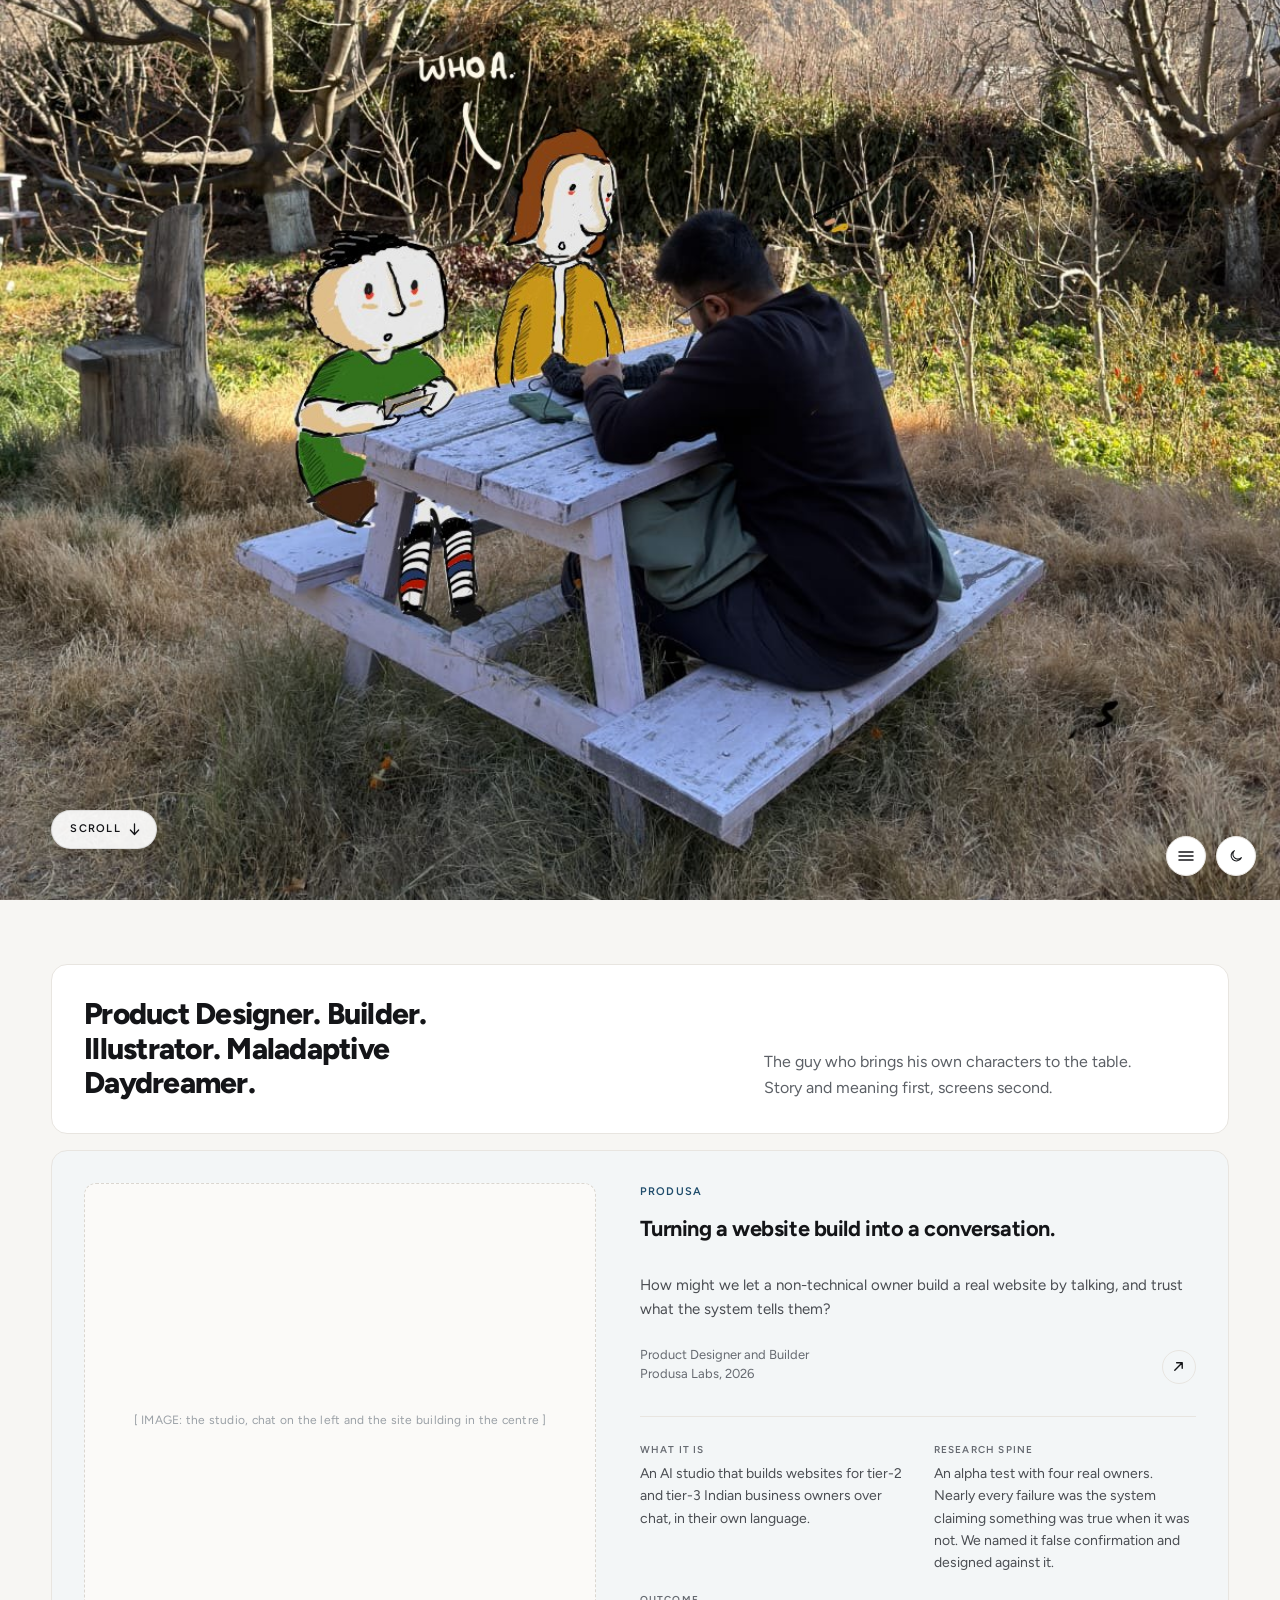
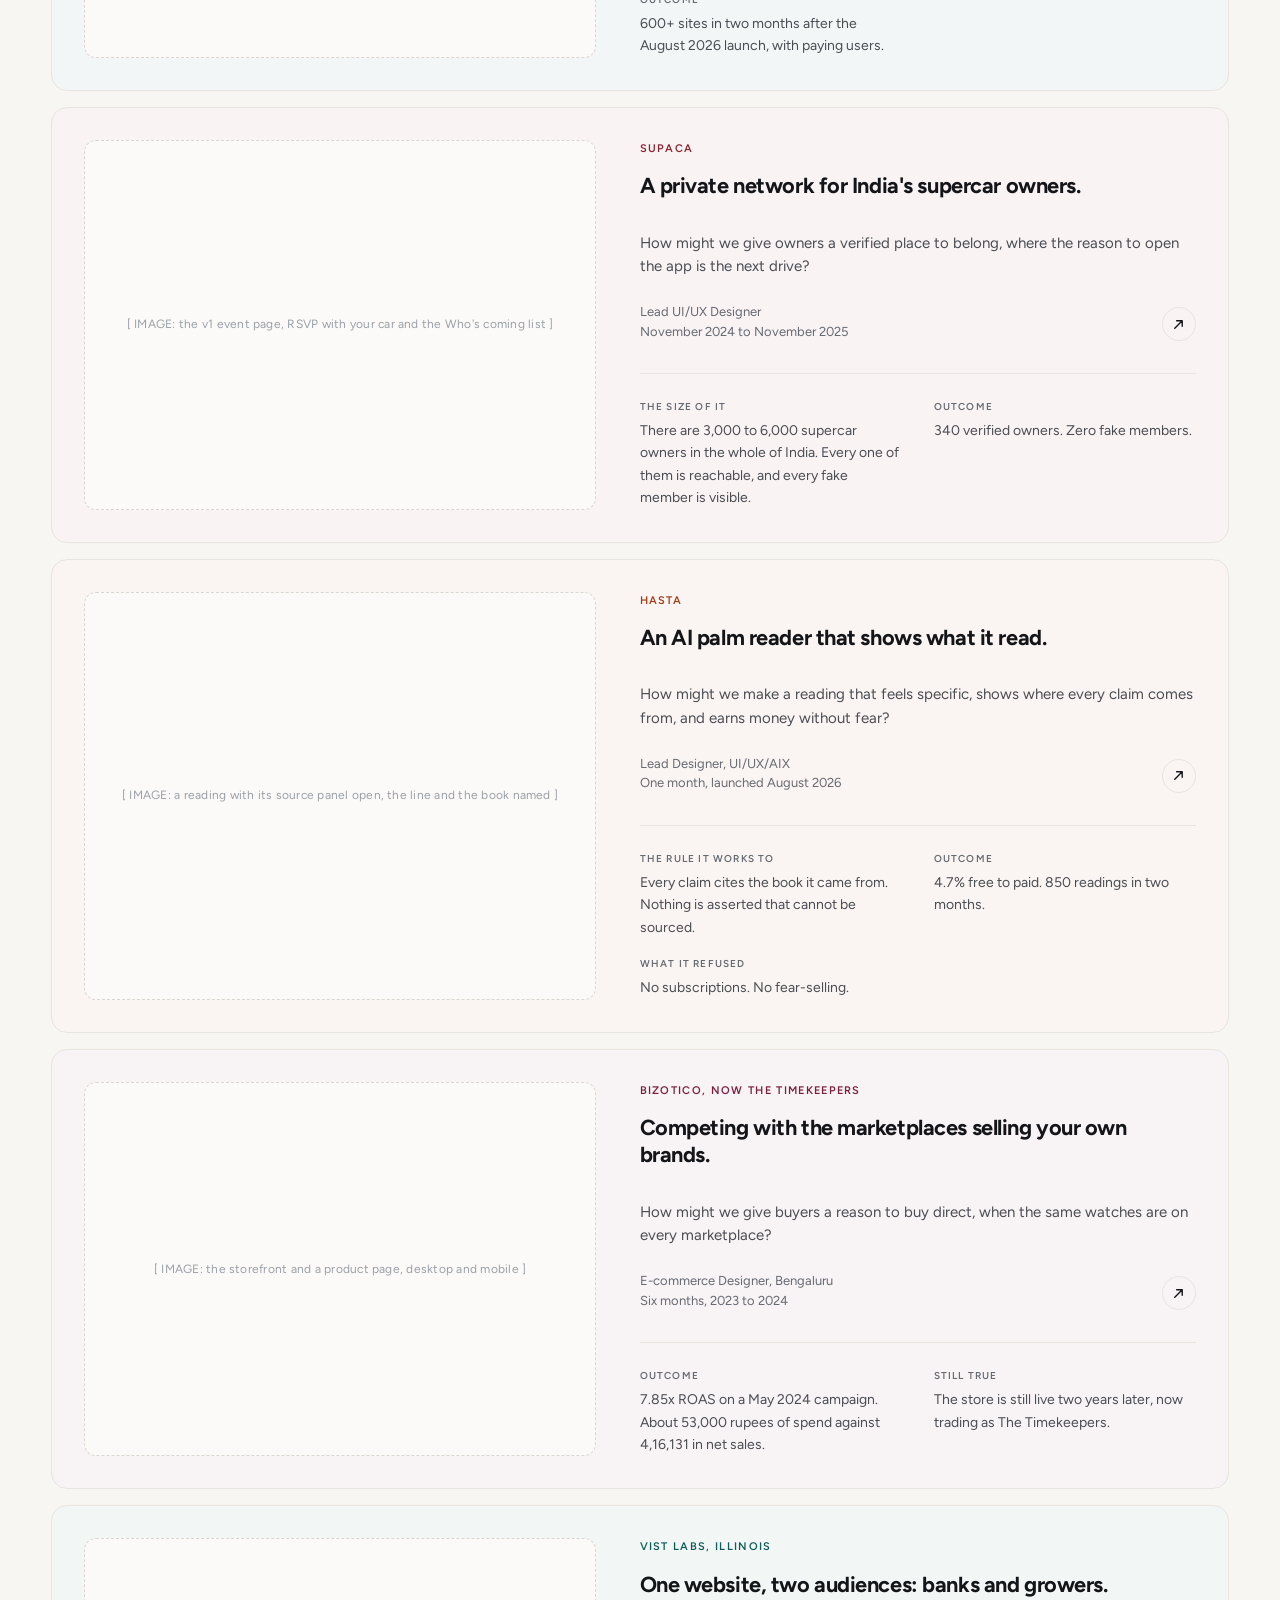
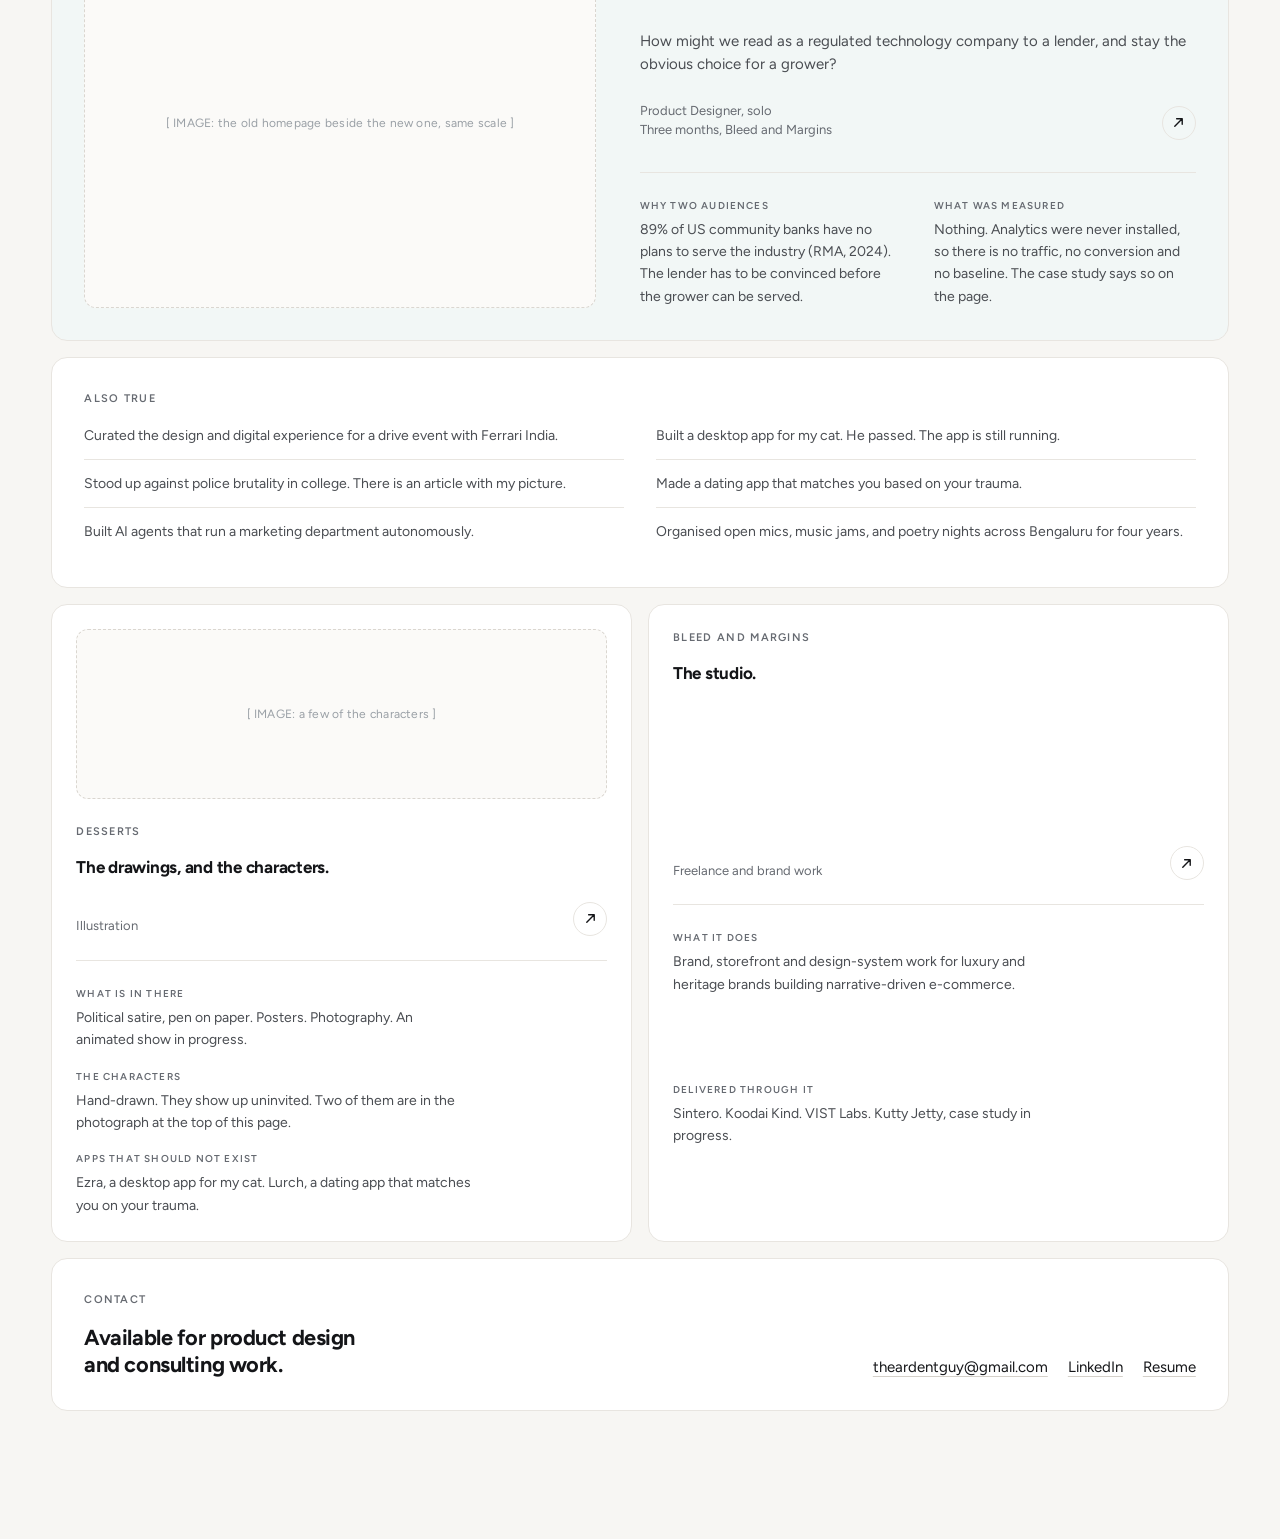
==== commit f17be08b: "Delete Sintero and Koodai Kind, and every link to them His call, 2026-10-27: they are out of the por" ====
--- a/explorations/bands/index.html
+++ b/explorations/bands/index.html
@@ -235,70 +235,6 @@
         </div>
       </section>
 
-      <a class="tile tile--pair tile--sm a-koodai" href="/koodaikind.html" style="--tile-acc: var(--acc-koodaikind);">
-        <div class="tile__in">
-          <div class="tile__media"><div class="slot">[ IMAGE: the koodai storefront on a phone ]</div></div>
-          <div class="tile__lead">
-            <p class="tile__eyebrow">Koodai Kind</p>
-            <h2 class="tile__title">A mobile-first koodai storefront.</h2>
-            <div class="tile__foot">
-              <p class="tile__role">Product and e-commerce</p>
-              <span class="tile__arrow" aria-hidden="true"><svg viewBox="0 0 14 14"><path d="M3 11 L11 3 M5 3 H11 V9" fill="none" stroke="currentColor" stroke-width="1.5" stroke-linecap="round" stroke-linejoin="round"/></svg></span>
-            </div>
-          </div>
-          <div class="tile__more">
-            <div class="fact">
-              <p class="fact__k">The client</p>
-              <p class="fact__v">The wire-woven koodai bag, made in Coimbatore. Founder-led.</p>
-            </div>
-            <div class="fact">
-              <p class="fact__k">What shipped</p>
-              <p class="fact__v">A mobile-first Shopify storefront with a pre-order flow, a colour system taken from the weaves, and the bindu page loader. Live at koodaikind.com.</p>
-            </div>
-            <div class="fact">
-              <p class="fact__k">The position</p>
-              <p class="fact__v">Sell it as a bag, not as rescue-the-artisan.</p>
-            </div>
-            <div class="fact fact--lead">
-              <p class="fact__k">What was measured</p>
-              <p class="fact__v">Nothing published.</p>
-            </div>
-          </div>
-        </div>
-      </a>
-
-      <a class="tile tile--pair tile--sm a-sintero" href="/sintero.html" style="--tile-acc: var(--acc-sintero);">
-        <div class="tile__in">
-          <div class="tile__media"><div class="slot">[ IMAGE: the web and print system side by side ]</div></div>
-          <div class="tile__lead">
-            <p class="tile__eyebrow">Sintero</p>
-            <h2 class="tile__title">A spec-grade web and print system.</h2>
-            <div class="tile__foot">
-              <p class="tile__role">Digital Design Lead</p>
-              <span class="tile__arrow" aria-hidden="true"><svg viewBox="0 0 14 14"><path d="M3 11 L11 3 M5 3 H11 V9" fill="none" stroke="currentColor" stroke-width="1.5" stroke-linecap="round" stroke-linejoin="round"/></svg></span>
-            </div>
-          </div>
-          <div class="tile__more">
-            <div class="fact">
-              <p class="fact__k">The client</p>
-              <p class="fact__v">Luxury sintered stone and large-format porcelain surfaces, Bengaluru.</p>
-            </div>
-            <div class="fact">
-              <p class="fact__k">What shipped</p>
-              <p class="fact__v">A Shopify storefront, a spec-enquiry flow, and catalogue templates on the same grid and type scale. Live at sintero.in.</p>
-            </div>
-            <div class="fact">
-              <p class="fact__k">The decision</p>
-              <p class="fact__v">Built around the specifier, not the showroom.</p>
-            </div>
-            <div class="fact fact--lead">
-              <p class="fact__k">What was measured</p>
-              <p class="fact__v">No traffic, enquiry or specification numbers. No baseline was recorded.</p>
-            </div>
-          </div>
-        </div>
-      </a>
-
       <a class="tile tile--pair tile--sm tile--plain a-desserts" href="/desserts.html">
         <div class="tile__in">
           <div class="tile__media"><div class="slot">[ IMAGE: a few of the characters ]</div></div>
